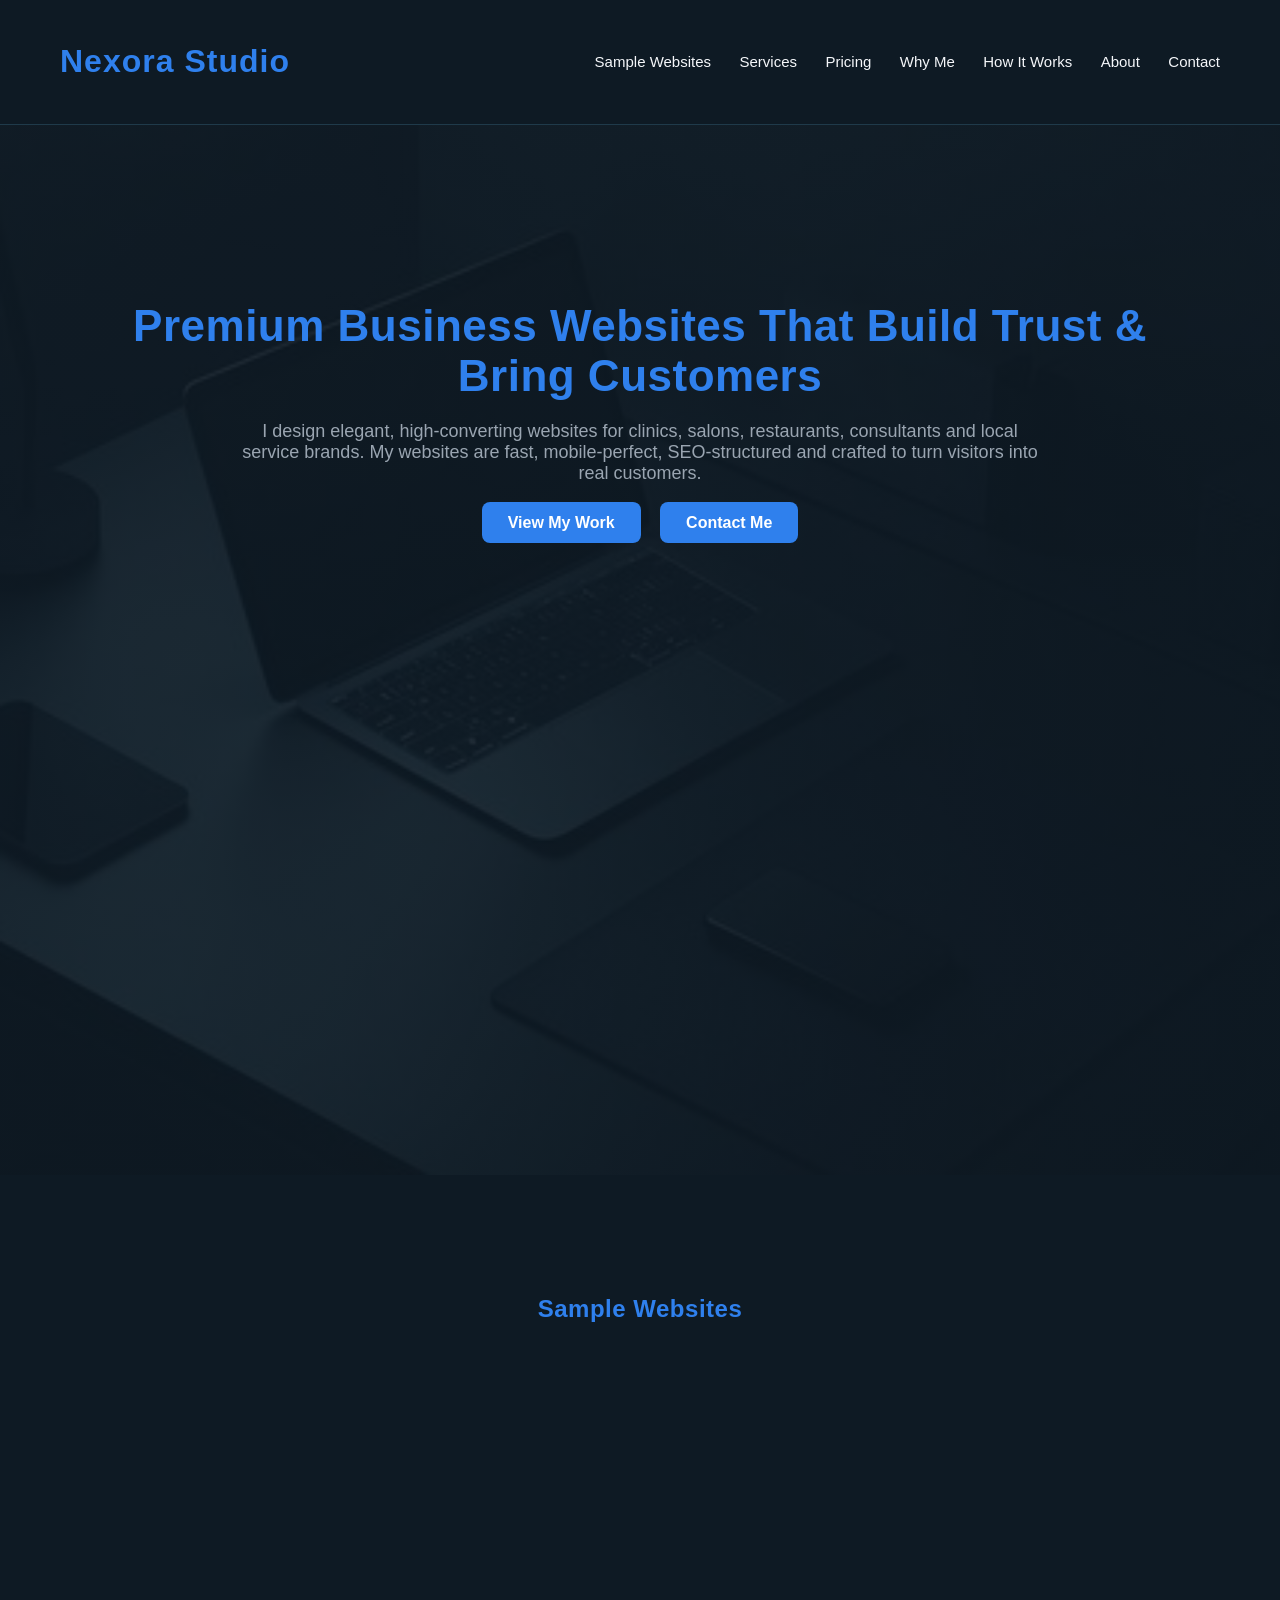
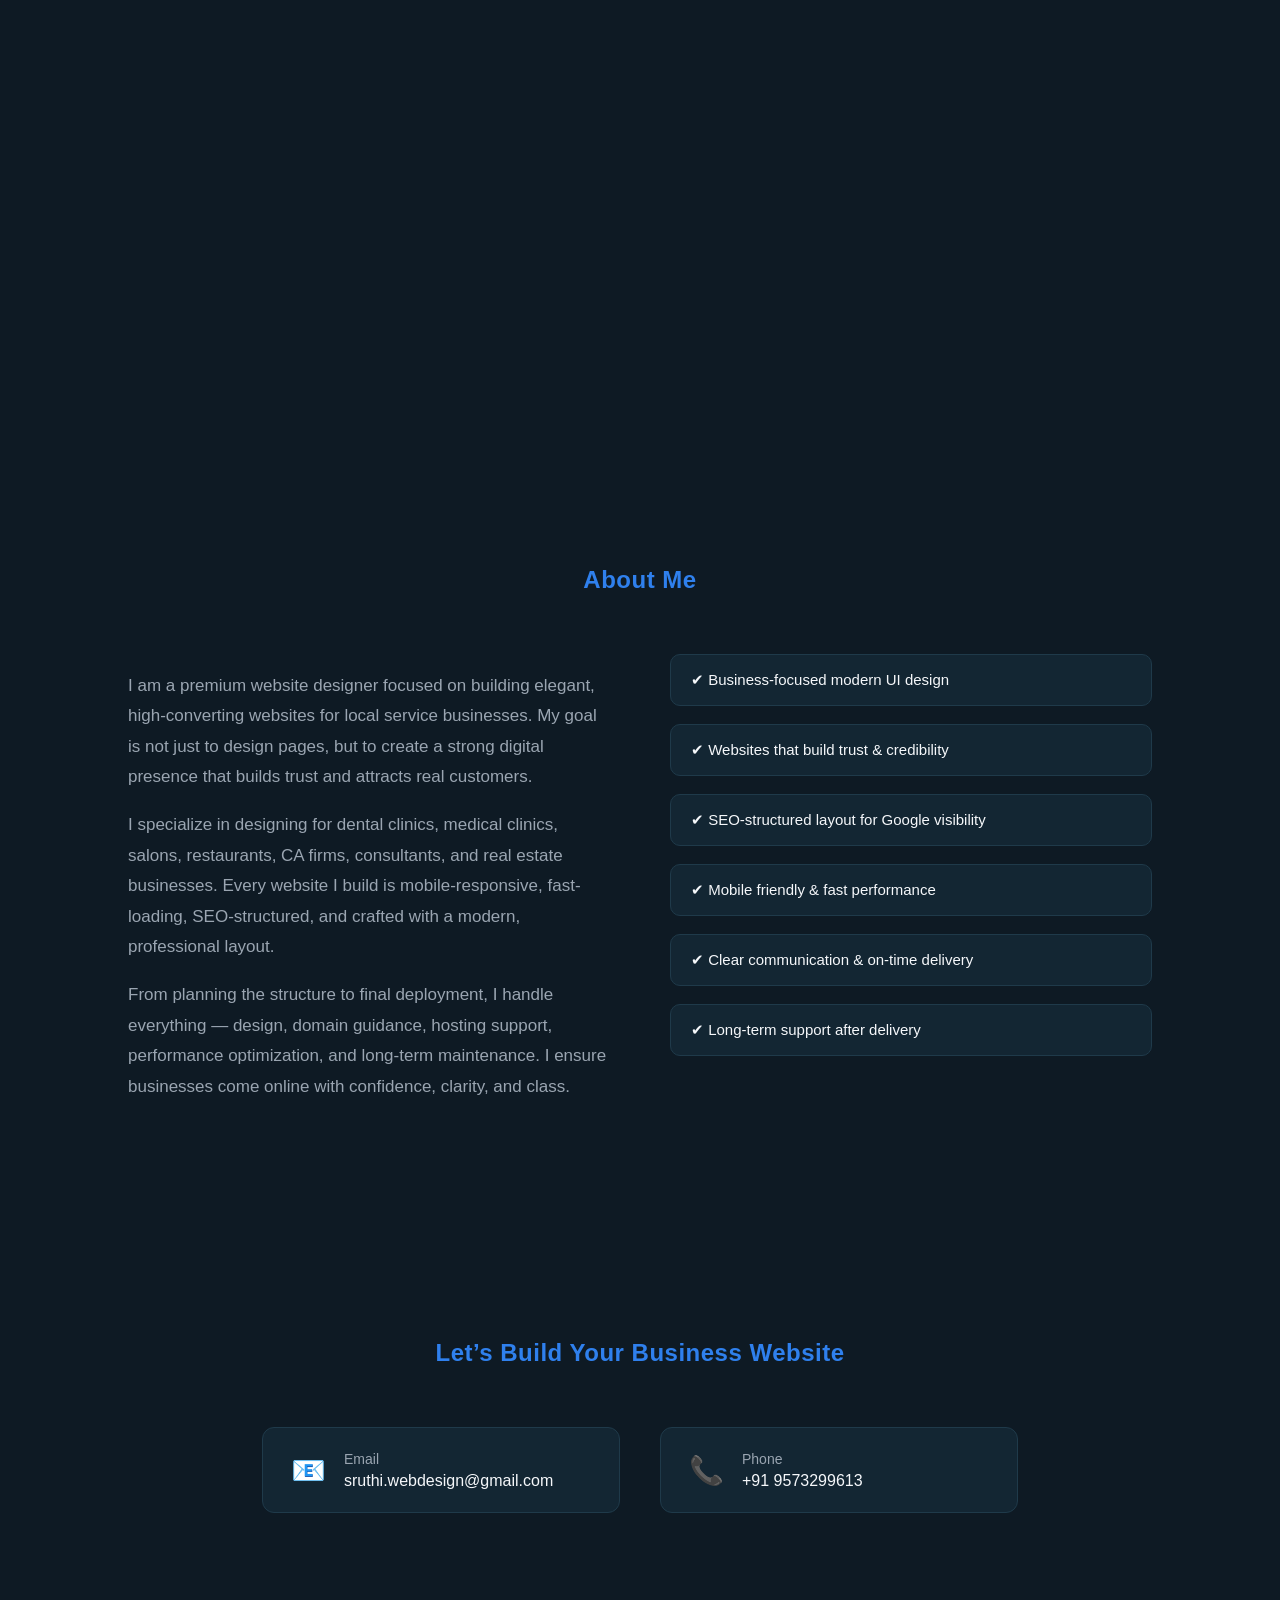
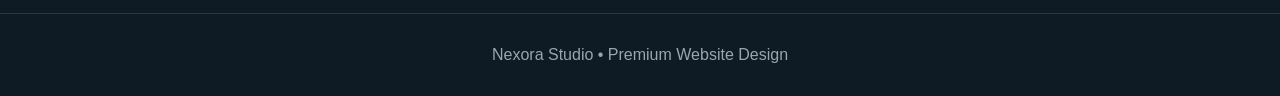
==== index.html @ dfed2ec7 "initial commit" ====
<!DOCTYPE html>
<html lang="en">
<head>
<meta charset="UTF-8">
<title>Nexora Studio | Premium Website Design</title>
<link rel="stylesheet" href="style.css">
<link href="https://unpkg.com/aos@2.3.1/dist/aos.css" rel="stylesheet">
</head>
<body>

<header>
  <h1>Nexora Studio</h1>
  <nav>
    <a href="#work">Sample Websites</a>
    <a href="#services">Services</a>
    <a href="#pricing">Pricing</a>
    <a href="#why">Why Me</a>
    <a href="#process">How It Works</a>
    <a href="#about">About</a>
    <a href="#contact">Contact</a>
  </nav>
</header>

<!-- HERO -->
<section class="hero">
  <div class="hero-content" data-aos="fade-up">
    <h2>Premium Business Websites That Build Trust & Bring Customers</h2>
    <p>
      I design elegant, high-converting websites for clinics, salons, restaurants,
      consultants and local service brands. My websites are fast, mobile-perfect,
      SEO-structured and crafted to turn visitors into real customers.
    </p>
    <div style="margin-top:30px;">
      <a href="#portfolio" class="btn">View My Work</a>
      <a href="#contact" class="btn" style="margin-left:15px;">Contact Me</a>
    </div>
  </div>
</section>

<!-- PORTFOLIO -->
<section id="work">
<h2>Sample Websites</h2>
<div class="portfolio">

  <div class="p-card" data-aos="zoom-in"><img src="dental.jpg"><span>Dental Clinic</span></div>
  <div class="p-card" data-aos="zoom-in"><img src="salon.jpg"><span>Beauty Salon</span></div>
  <div class="p-card" data-aos="zoom-in"><img src="clinic.jpg"><span>Medical Clinic</span></div>
  <div class="p-card" data-aos="zoom-in"><img src="ca.jpg"><span>CA Firm</span></div>
  <div class="p-card" data-aos="zoom-in"><img src="restaurant.jpg"><span>Restaurant</span></div>
  <div class="p-card" data-aos="zoom-in"><img src="realestate.jpg"><span>Real Estate</span></div>

</div>
</section>

<!-- SERVICES -->
<section id="services" data-aos="fade-right">
  <h2>Services I Offer</h2>
  <div class="cards">
    <div class="card">Premium UI/UX Website Design for Local Businesses</div>
    <div class="card">Mobile Responsive, Fast Loading Structure</div>
    <div class="card">Redesign Old / Outdated Websites</div>
    <div class="card">SEO Structured Layout for Google Visibility</div>
    <div class="card">WhatsApp Chat, Forms, Booking Integrations</div>
    <div class="card">Domain, Hosting & Deployment Guidance</div>
    <div class="card">Long-term Support & Maintenance</div>
    <div class="card">Business-focused Layout that Converts Visitors</div>
  </div>
</section>

<!-- PRICING -->
<section id="packages" data-aos="fade-up">
  <h2>Website Packages</h2>

  <div class="cards">

    <div class="card">
      <h3>Starter Business Website</h3>
      <h4>₹10,000</h4>
      <ul class="pkg-list">
        <li>5 Professional pages (Home, About, Services, Gallery, Contact)</li>
        <li>Modern premium UI design that builds trust</li>
        <li>Fully mobile responsive for all devices</li>
        <li>Fast loading, clean structured layout</li>
        <li>Contact form integration for customer enquiries</li>
        <li>Basic SEO structure for Google visibility</li>
        <li>Professional fonts, colors and section spacing</li>
        <li>WhatsApp contact button</li>
        <li>Domain and hosting guidance</li>
        <li>7 days delivery with revisions</li>
      </ul>
    </div>

    <div class="card">
      <h3>Business Growth Website</h3>
      <h4>₹12,000</h4>
      <ul class="pkg-list">
        <li>8 Premium pages with advanced layout</li>
        <li>Gallery section for showcasing work or services</li>
        <li>WhatsApp chat integration</li>
        <li>SEO structured content for better ranking</li>
        <li>Admin editable content sections</li>
        <li>Attractive service highlight sections</li>
        <li>Strong call-to-action placements</li>
        <li>Professional animations and transitions</li>
        <li>Speed optimized performance</li>
        <li>10 days delivery with revisions</li>
      </ul>
    </div>

    <div class="card">
      <h3>Premium Professional Website</h3>
      <h4>₹15,000</h4>
      <ul class="pkg-list">
        <li>Complete premium multi-section website</li>
        <li>Booking / appointment form integration</li>
        <li>Advanced UI/UX design for high conversion</li>
        <li>Premium layout with modern animations</li>
        <li>SEO ready structure for maximum visibility</li>
        <li>Speed optimization and performance tuning</li>
        <li>Business-focused content structure</li>
        <li>Priority support and maintenance guidance</li>
        <li>Professional branding look and feel</li>
        <li>Best for businesses who want to stand out from competitors</li>
      </ul>
    </div>

  </div>
</section>

<!-- HOW IT WORKS -->
<section id="process" data-aos="fade-up">
  <h2>How It Works</h2>

  <div class="flowchart">

    <div class="flow-step">
      <h3>Understanding Your Business</h3>
      <p>Discussion about services, goals, customers and collecting required content.</p>
    </div>

    <div class="arrow">➜</div>

    <div class="flow-step">
      <h3>Design & Development</h3>
      <p>Creating elegant, mobile-friendly, fast-loading website with modern layout.</p>
    </div>

    <div class="arrow">➜</div>

    <div class="flow-step">
      <h3>Review & Refinement</h3>
      <p>Preview shared, feedback taken, changes applied to finalize the design.</p>
    </div>

    <div class="arrow">➜</div>

    <div class="flow-step">
      <h3>Launch & Support</h3>
      <p>Domain, hosting, deployment and continuous support after launch.</p>
    </div>

  </div>
</section>

<!-- ABOUT -->
<section id="about">
  <h2>About Me</h2>

  <div class="about-container">

    <div class="about-text">
      <p>
        I am a premium website designer focused on building elegant, high-converting
        websites for local service businesses. My goal is not just to design pages,
        but to create a strong digital presence that builds trust and attracts real customers.
      </p>

      <p>
        I specialize in designing for dental clinics, medical clinics, salons, restaurants,
        CA firms, consultants, and real estate businesses. Every website I build is
        mobile-responsive, fast-loading, SEO-structured, and crafted with a modern,
        professional layout.
      </p>

      <p>
        From planning the structure to final deployment, I handle everything — design,
        domain guidance, hosting support, performance optimization, and long-term maintenance.
        I ensure businesses come online with confidence, clarity, and class.
      </p>
    </div>

    <div class="about-points">
      <div class="point">✔ Business-focused modern UI design</div>
      <div class="point">✔ Websites that build trust & credibility</div>
      <div class="point">✔ SEO-structured layout for Google visibility</div>
      <div class="point">✔ Mobile friendly & fast performance</div>
      <div class="point">✔ Clear communication & on-time delivery</div>
      <div class="point">✔ Long-term support after delivery</div>
    </div>

  </div>
</section>

<!-- CONTACT -->
<section id="contact">
  <h2>Let’s Build Your Business Website</h2>

  <div class="contact-container">

    <div class="contact-card">
      <div class="contact-icon">📧</div>
      <div class="contact-info">
        <span>Email</span>
        <p>sruthi.webdesign@gmail.com</p>
      </div>
    </div>

    <div class="contact-card">
      <div class="contact-icon">📞</div>
      <div class="contact-info">
        <span>Phone</span>
        <p>+91 9573299613</p>
      </div>
    </div>

  </div>
</section>

<footer>Nexora Studio • Premium Website Design</footer>

<script src="https://unpkg.com/aos@2.3.1/dist/aos.js"></script>
<script>AOS.init({duration:1000});</script>
</body>
</html>
---- style.css ----
/* ===== GLOBAL ===== */
body{
  margin:0;
  font-family: "Segoe UI", Roboto, Arial, sans-serif;
  background:#0E1A24;              /* Midnight Navy */
  color:#F5F7FA;                   /* Soft White */
}

/* ===== HEADER ===== */
header{
  background:#0E1A24;
  padding:22px 60px;
  display:flex;
  justify-content:space-between;
  align-items:center;
  border-bottom:1px solid #1F3A4A;
}

header h1{
  color:#2F80ED;                   /* Muted Gold */
  letter-spacing:1px;
  font-weight:600;
}

nav a{
  color:#F5F7FA;
  margin-left:24px;
  text-decoration:none;
  font-size:15px;
  transition:0.3s;
}

nav a:hover{
  color:#2F80ED;
}

/* ===== HERO SECTION ===== */
.hero{
  height:90vh;
  background:
  linear-gradient(rgba(14,26,36,0.88),rgba(14,26,36,0.88)),
  url("webbg.jpg") center/cover no-repeat;
  display:flex;
  justify-content:center;
  align-items:flex-start;   /* changed from center */
  text-align:center;
  padding-top:140px;        /* pushes content down slightly from top */
}

.hero h2{
  font-size:44px;
  margin-bottom:20px;
}

.hero p{
  max-width:800px;
  margin:auto;
  font-size:18px;
  color:#9AA5B1;                   /* Secondary text */
}

/* ===== SECTIONS ===== */
section{
  padding:100px 10%;
}

h2{
  text-align:center;
  margin-bottom:60px;
  color:#2F80ED;
  letter-spacing:0.5px;
}

.center-text{
  text-align:center;
  max-width:820px;
  margin:auto;
  font-size:18px;
  color:#9AA5B1;
  line-height:1.8;
}

/* ===== PORTFOLIO ===== */
.portfolio{
  display:grid;
  grid-template-columns:repeat(3, 230px);
  justify-content:center;
  gap:70px 130px;
}

.p-card{
  background:#132633;              /* Surface navy */
  border-radius:14px;
  overflow:hidden;
  text-align:center;
  transition:0.4s;
  border:1px solid #1F3A4A;
}

.p-card img{
  width:100%;
  height:155px;
  object-fit:cover;
}

.p-card span{
  display:block;
  padding:14px;
  font-size:15px;
}

.p-card:hover{
  transform:translateY(-10px) scale(1.06);
  border-color:#2F80ED;
}

/* ===== CARDS (Services, Packages, Contact) ===== */
.cards{
  display:flex;
  gap:32px;
  justify-content:center;
  flex-wrap:wrap;
}

.card{
  background:#132633;
  padding:28px;
  border-radius:14px;
  width:270px;
  text-align:center;
  border:1px solid #1F3A4A;
  transition:0.35s;
  color:#F5F7FA;
}

.card:hover{
  border-color:#2F80ED;
  transform:translateY(-8px);
}

/* ===== STEPS / HOW IT WORKS ===== */
.steps{
  display:flex;
  justify-content:space-around;
  text-align:center;
  color:#9AA5B1;
  font-size:17px;
  gap:30px;
}

/* ===== BUTTON STYLE (if used) ===== */
button, .btn{
  background:#2F80ED;
  color:#0E1A24;
  padding:12px 26px;
  border:none;
  border-radius:8px;
  font-weight:600;
  cursor:pointer;
  transition:0.3s;
}

button:hover, .btn:hover{
  opacity:0.85;
}

/* ===== FOOTER ===== */
footer{
  text-align:center;
  padding:32px;
  background:#0E1A24;
  color:#9AA5B1;
  border-top:1px solid #1F3A4A;
}
.btn{
  background:#2F80ED;
  color:white;
  padding:12px 26px;
  border-radius:8px;
  text-decoration:none;
  transition:0.3s;
}

.btn:hover{
  transform:translateY(-3px);
  opacity:0.9;
}

h2{
  color:#2F80ED;
}
.pkg-list{
  text-align:left;
  margin-top:10px;
  padding-left:18px;
  line-height:1.8;
  color:#B0BEC5;   /* secondary text */
}

.pkg-list li{
  margin-bottom:6px;
}
/* ===== How It Works ===== */
#process{
  background:#132633;
  border-top:1px solid #1F3A4A;
  border-bottom:1px solid #1F3A4A;
}

.process-wrap{
  max-width:1100px;
  margin:0 auto;
  display:grid;
  grid-template-columns:repeat(auto-fit, minmax(240px,1fr));
  gap:30px;
}

.process-card{
  background:#0E1A24;
  padding:25px;
  border-radius:12px;
  border:1px solid #1F3A4A;
  transition:0.4s ease;
}

.process-card:hover{
  transform:translateY(-8px);
}

.process-card h3{
  margin-bottom:15px;
}

.process-card ul{
  padding-left:18px;
  color:#9AA5B1;
  line-height:1.8;
}
/* ===== Flowchart How It Works ===== */

.flowchart{
  display:flex;
  align-items:center;
  justify-content:center;
  gap:20px;
  flex-wrap:wrap;
  margin-top:40px;
}

.flow-step{
  background:#0E1A24;
  border:1px solid #1F3A4A;
  padding:22px;
  width:230px;
  border-radius:12px;
  text-align:center;
  transition:0.4s ease;
}

.flow-step:hover{
  transform:translateY(-8px);
}

.flow-step p{
  color:#9AA5B1;
  font-size:14px;
  margin-top:10px;
}

.arrow{
  font-size:28px;
  color:#9AA5B1;   /* slate grey */
}
/* About Section */
.about-container{
  display:flex;
  gap:60px;
  align-items:flex-start;
  flex-wrap:wrap;
}

.about-text{
  flex:1;
  min-width:280px;
  color:#9AA5B1;
  line-height:1.8;
  font-size:17px;
}

.about-points{
  flex:1;
  min-width:280px;
  display:flex;
  flex-direction:column;
  gap:18px;
}

.point{
  background:#132633;
  padding:16px 20px;
  border-radius:10px;
  border:1px solid #1F3A4A;
  font-size:15px;
  color:#F5F7FA;
  transition:0.3s;
}

.point:hover{
  transform:translateY(-6px);
  border-color:#9AA5B1;
}
/* Contact Section */
.contact-container{
  display:flex;
  justify-content:center;
  gap:40px;
  flex-wrap:wrap;
  margin-top:40px;
}

.contact-card{
  display:flex;
  align-items:center;
  gap:18px;
  background:#132633;
  padding:22px 28px;
  border-radius:12px;
  border:1px solid #1F3A4A;
  min-width:300px;
  transition:0.3s;
}

.contact-card:hover{
  transform:translateY(-6px);
  border-color:#9AA5B1;
}

.contact-icon{
  font-size:28px;
}

.contact-info span{
  color:#9AA5B1;
  font-size:14px;
}

.contact-info p{
  margin:4px 0 0;
  color:#F5F7FA;
  font-size:16px;
}
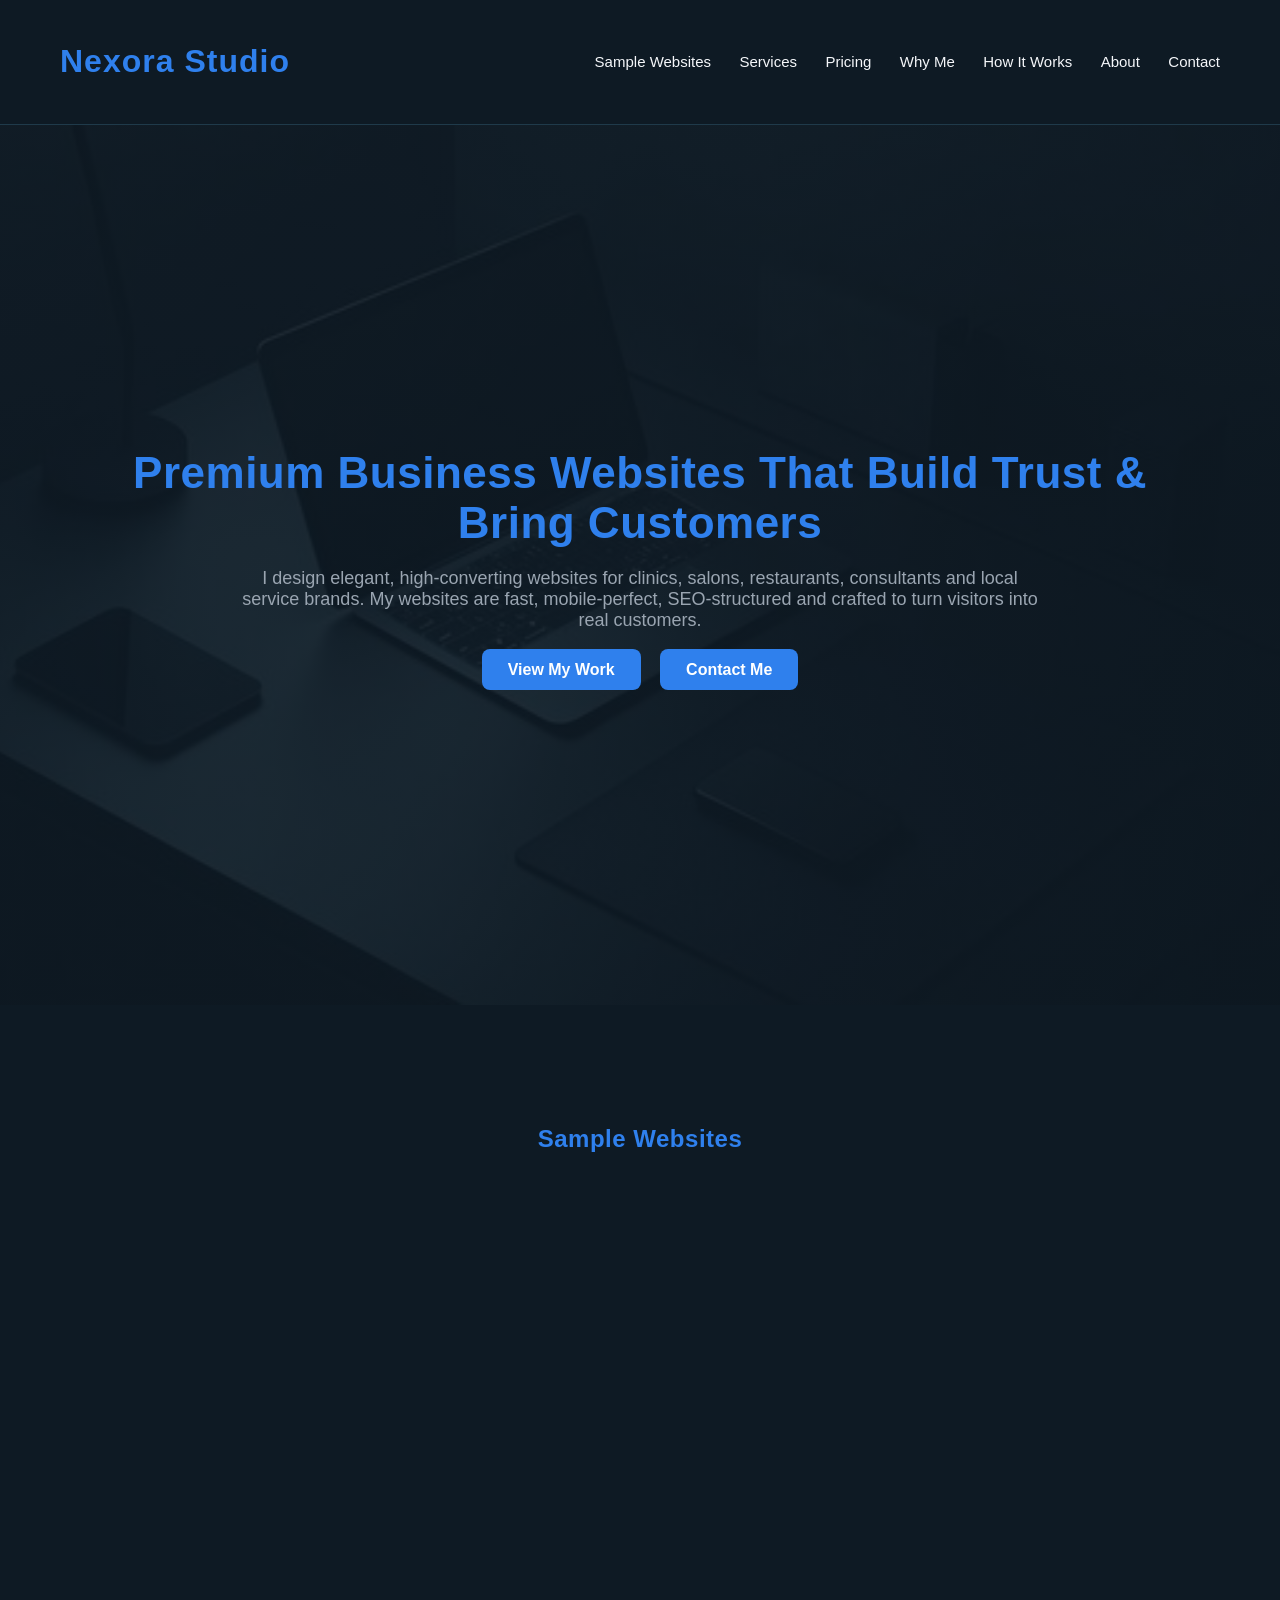
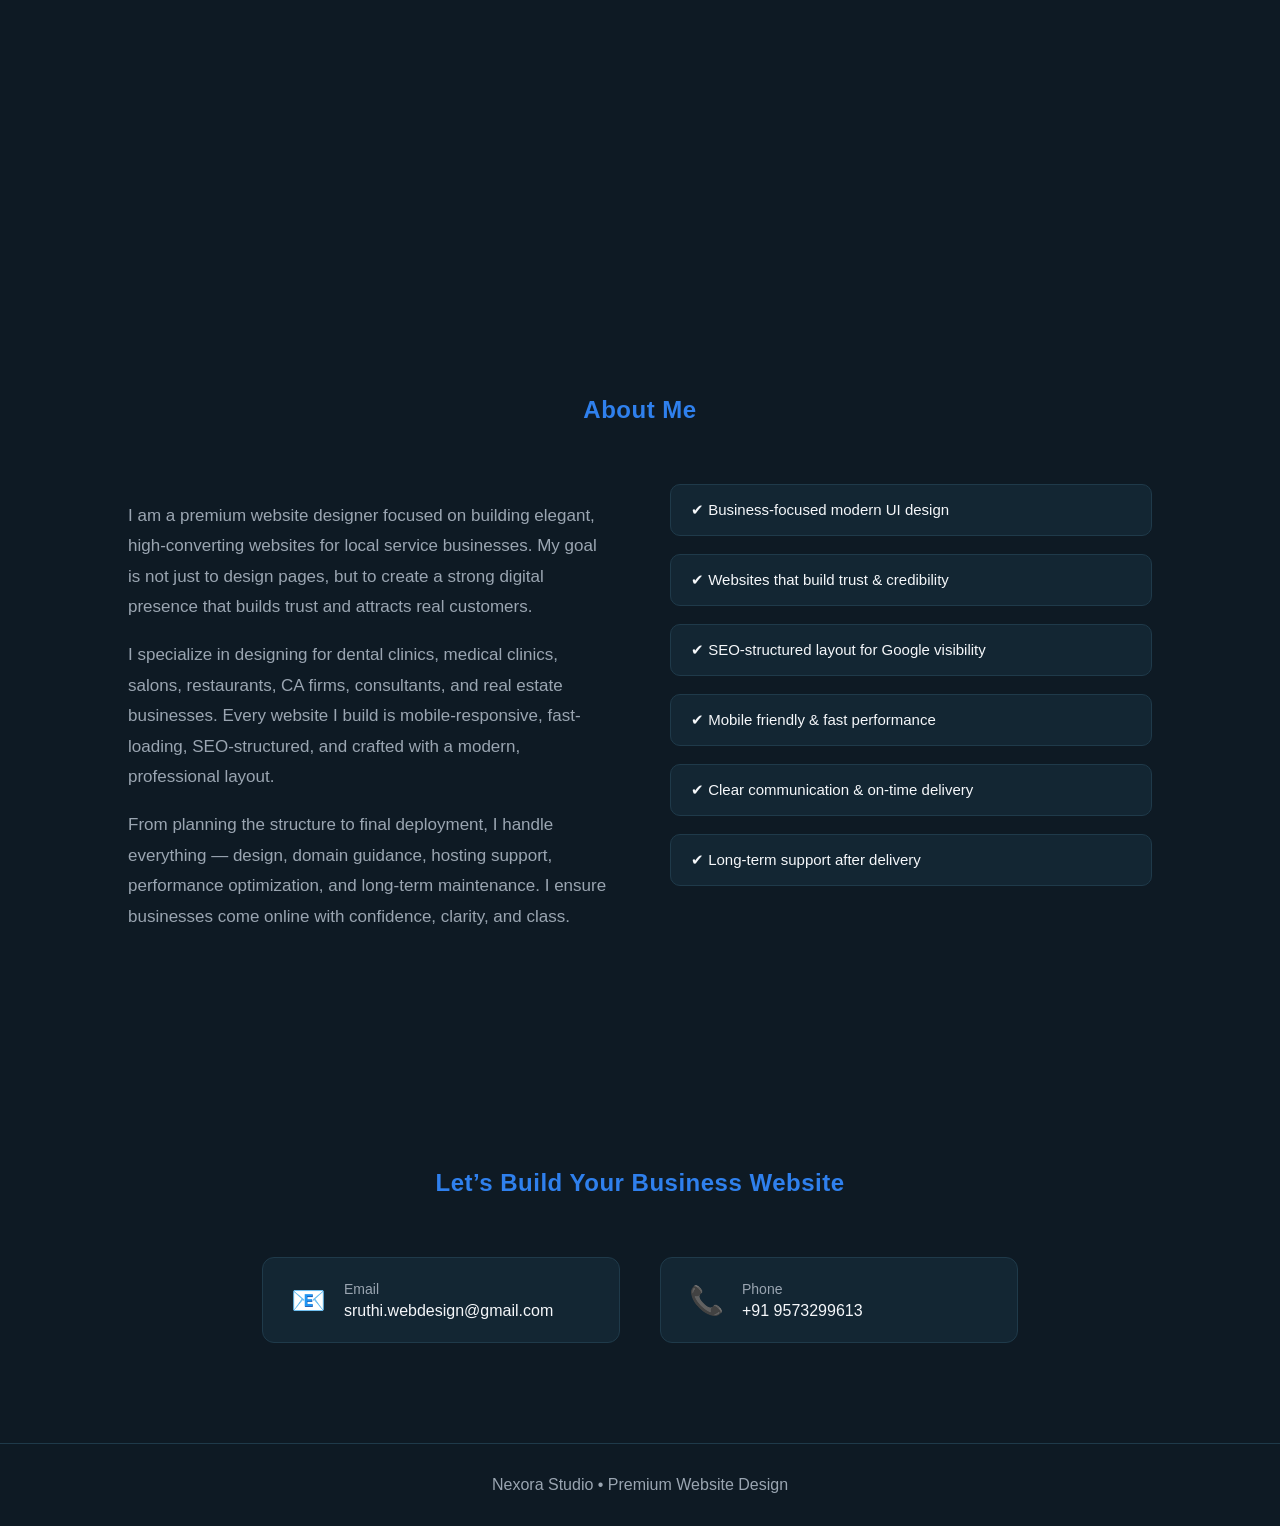
==== commit 6d68ea89: "updated spacing and mobile fix" ====
--- a/index.html
+++ b/index.html
@@ -10,7 +10,11 @@
 
 <header>
   <h1>Nexora Studio</h1>
-  <nav>
+
+  <!-- MENU BUTTON -->
+  <div class="menu-toggle" id="menu-toggle">☰</div>
+
+  <nav id="nav-links">
     <a href="#work">Sample Websites</a>
     <a href="#services">Services</a>
     <a href="#pricing">Pricing</a>
@@ -230,5 +234,13 @@
 
 <script src="https://unpkg.com/aos@2.3.1/dist/aos.js"></script>
 <script>AOS.init({duration:1000});</script>
+<script>
+const toggle = document.getElementById("menu-toggle");
+const nav = document.getElementById("nav-links");
+
+toggle.addEventListener("click", () => {
+  nav.classList.toggle("active");
+});
+</script>
 </body>
 </html>
--- a/style.css
+++ b/style.css
@@ -36,15 +36,15 @@
 
 /* ===== HERO SECTION ===== */
 .hero{
-  height:90vh;
+  height:80vh;
   background:
   linear-gradient(rgba(14,26,36,0.88),rgba(14,26,36,0.88)),
   url("webbg.jpg") center/cover no-repeat;
   display:flex;
   justify-content:center;
-  align-items:flex-start;   /* changed from center */
-  text-align:center;
-  padding-top:140px;        /* pushes content down slightly from top */
+  align-items:center;   /* changed */
+  text-align:center;
+  padding-top:60px;     /* reduced */
 }
 
 .hero h2{
@@ -348,4 +348,82 @@
   margin:4px 0 0;
   color:#F5F7FA;
   font-size:16px;
+}
+/* ===== MOBILE NAVBAR ===== */
+.menu-toggle{
+  display:none;
+  font-size:28px;
+  color:white;
+  cursor:pointer;
+}
+
+/* ===== MOBILE RESPONSIVE ===== */
+@media(max-width:768px){
+
+  header{
+    padding:20px;
+    flex-direction:row;
+  }
+
+  .menu-toggle{
+    display:block;
+  }
+
+  nav{
+    position:absolute;
+    top:70px;
+    left:0;
+    width:100%;
+    background:#0E1A24;
+    display:none;
+    flex-direction:column;
+    text-align:center;
+    padding:20px 0;
+    border-top:1px solid #1F3A4A;
+  }
+
+  nav a{
+    margin:12px 0;
+    display:block;
+    font-size:16px;
+  }
+
+  nav.active{
+    display:flex;
+  }
+
+  /* HERO */
+  .hero{
+    height:auto;
+    padding:120px 20px 60px;
+  }
+
+  .hero h2{
+    font-size:28px;
+  }
+
+  .hero p{
+    font-size:15px;
+  }
+
+  /* PORTFOLIO */
+  .portfolio{
+    grid-template-columns:1fr;
+    gap:20px;
+  }
+
+  /* FLOW */
+  .flowchart{
+    flex-direction:column;
+  }
+
+  .arrow{
+    transform:rotate(90deg);
+  }
+
+  /* ABOUT */
+  .about-container{
+    flex-direction:column;
+  }
+
 }
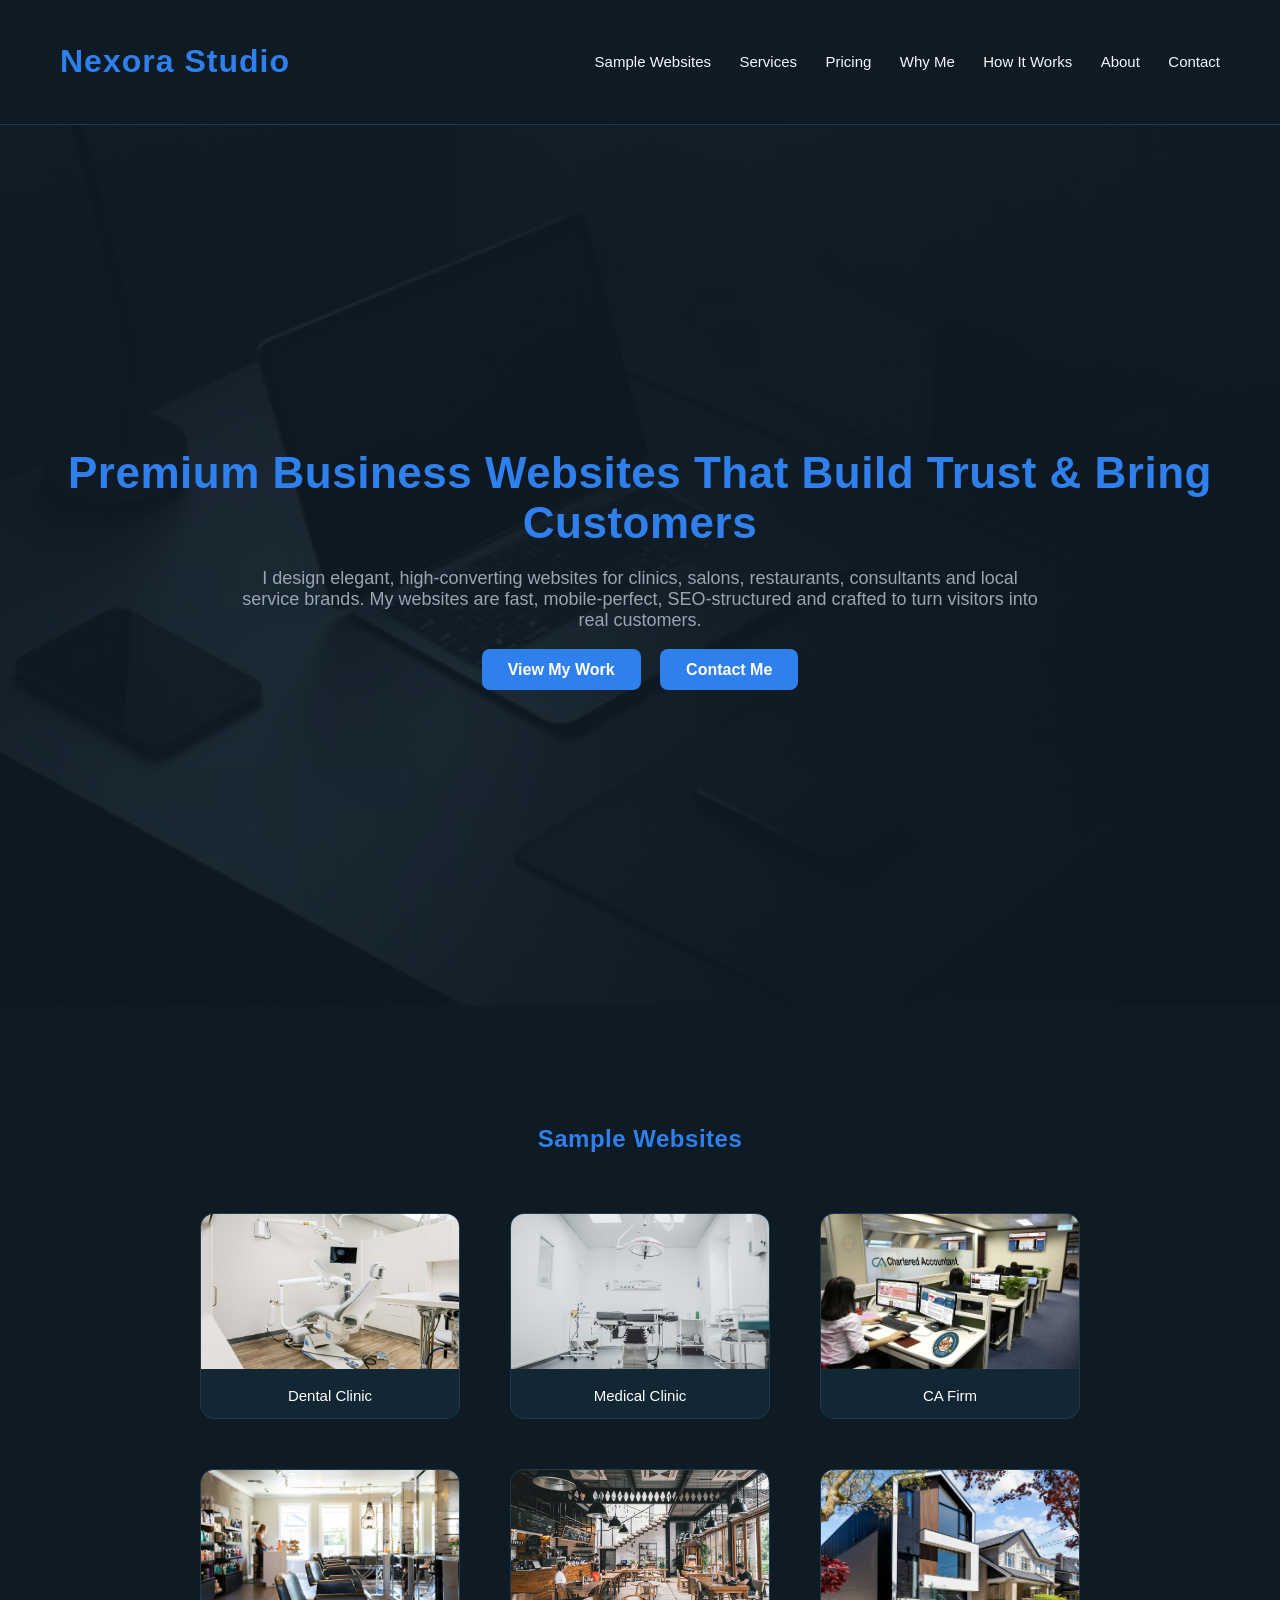
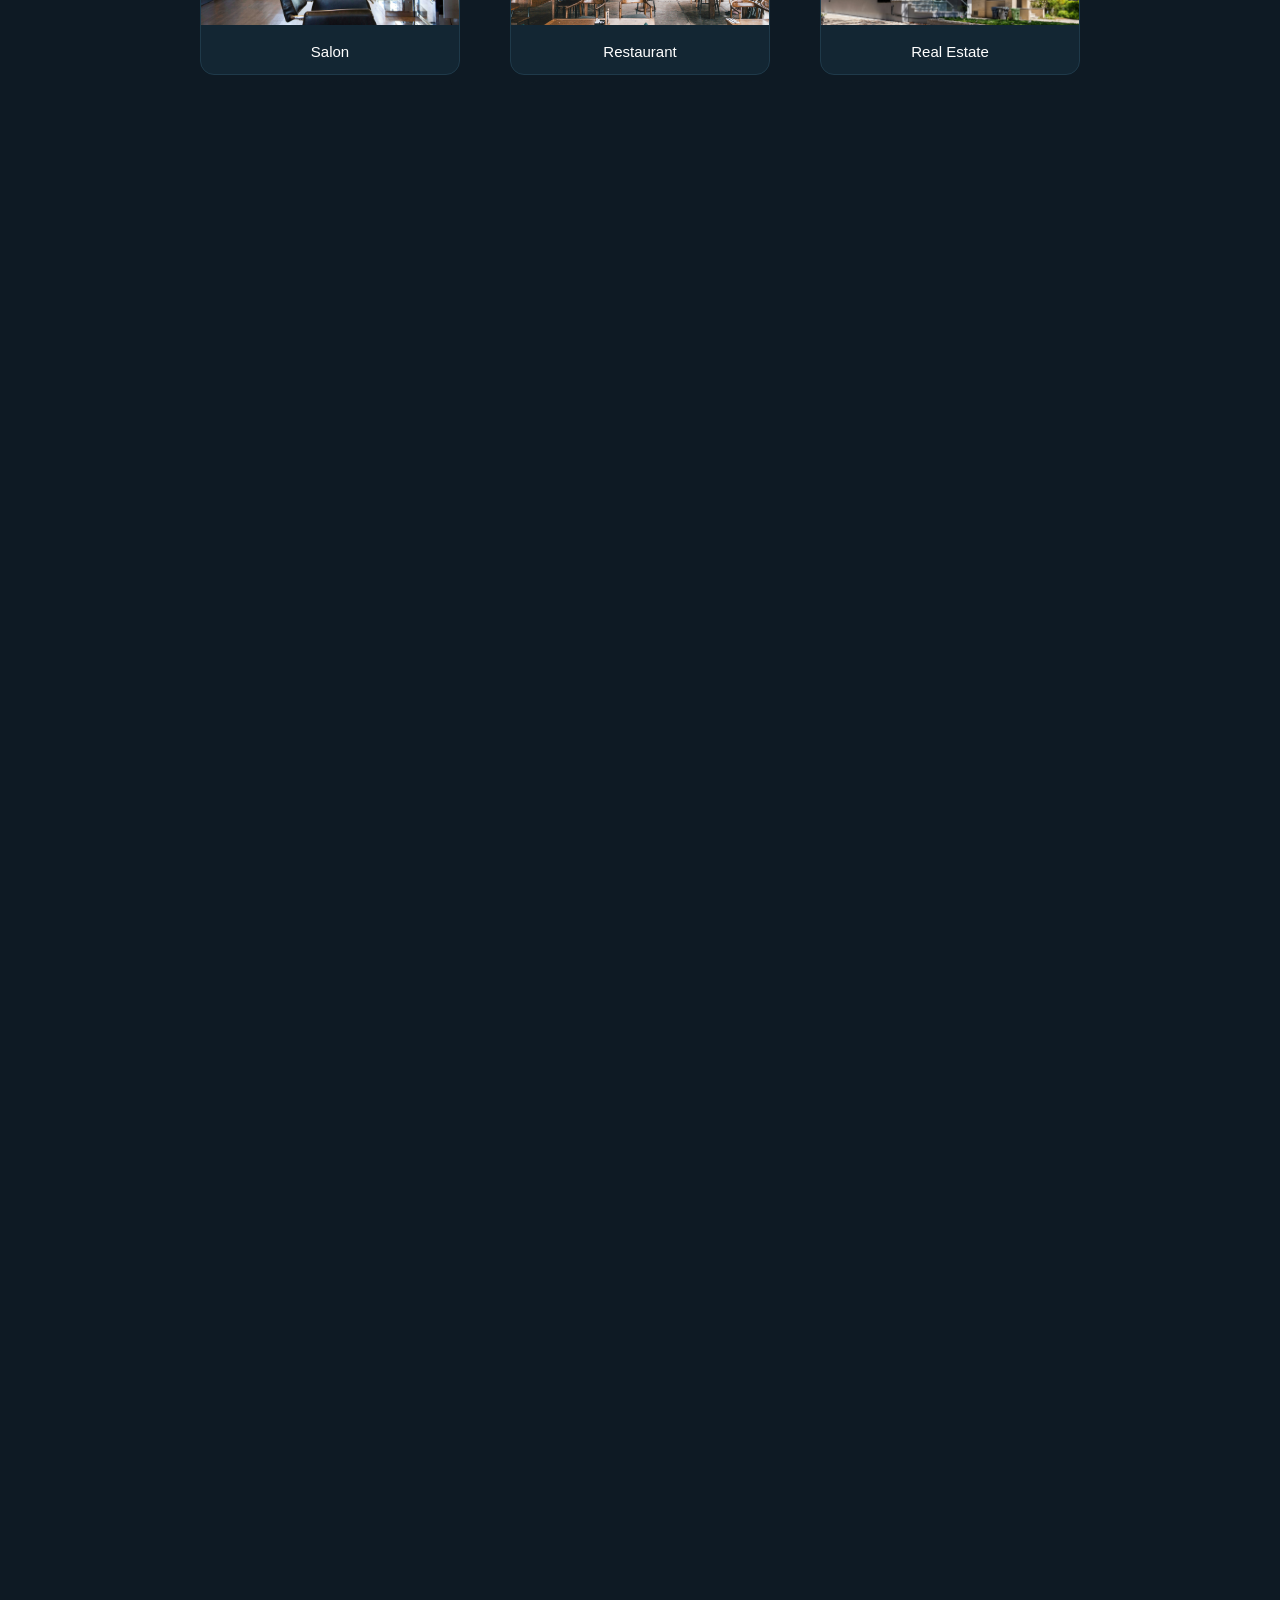
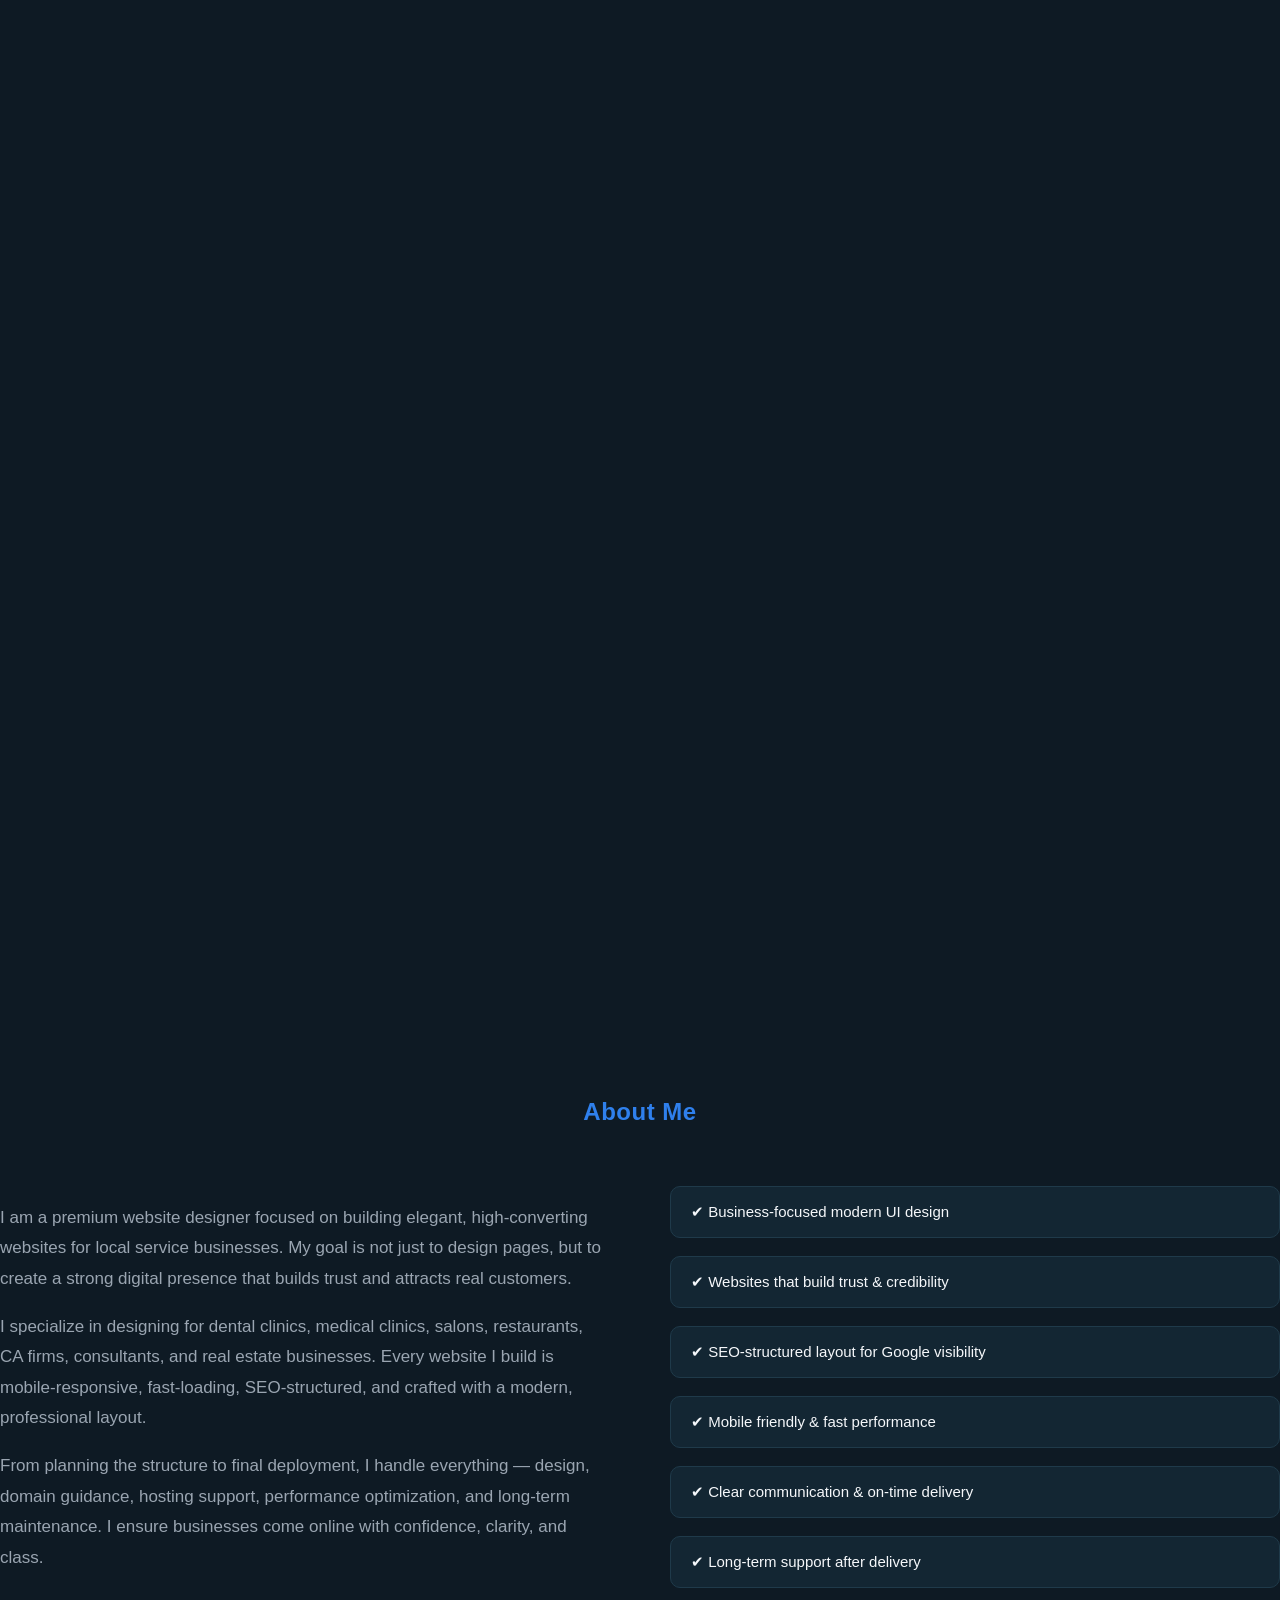
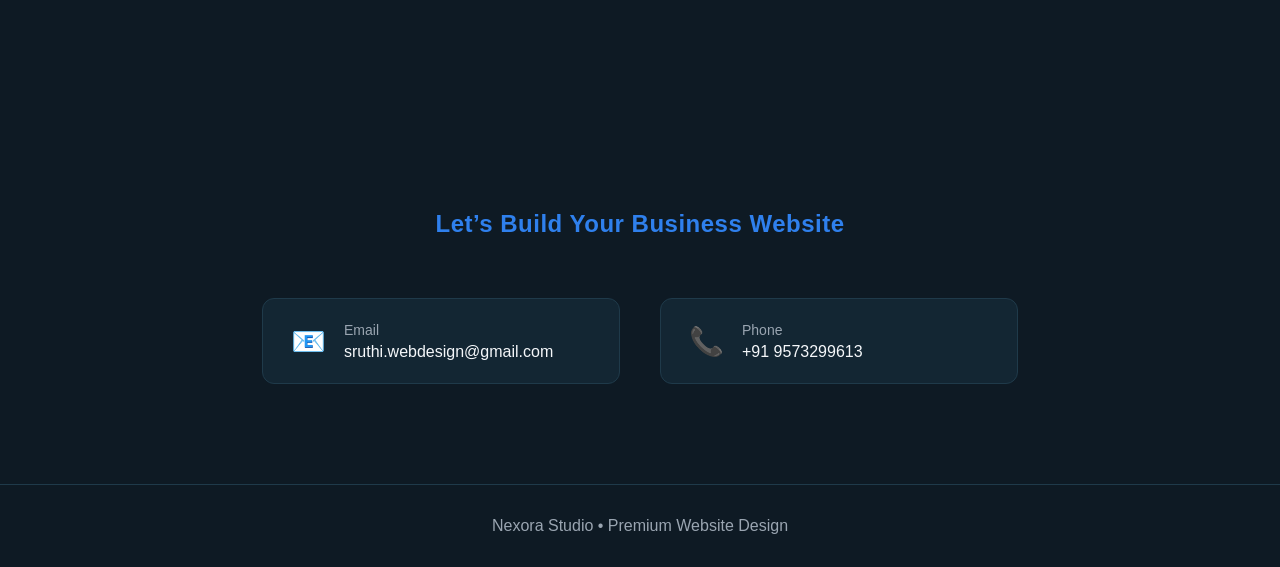
==== commit 85807746: "updated images and fixed portfolio" ====
--- a/index.html
+++ b/index.html
@@ -46,12 +46,49 @@
 <h2>Sample Websites</h2>
 <div class="portfolio">
 
-  <div class="p-card" data-aos="zoom-in"><img src="dental.jpg"><span>Dental Clinic</span></div>
-  <div class="p-card" data-aos="zoom-in"><img src="salon.jpg"><span>Beauty Salon</span></div>
-  <div class="p-card" data-aos="zoom-in"><img src="clinic.jpg"><span>Medical Clinic</span></div>
-  <div class="p-card" data-aos="zoom-in"><img src="ca.jpg"><span>CA Firm</span></div>
-  <div class="p-card" data-aos="zoom-in"><img src="restaurant.jpg"><span>Restaurant</span></div>
-  <div class="p-card" data-aos="zoom-in"><img src="realestate.jpg"><span>Real Estate</span></div>
+<div class="portfolio">
+
+  <div class="p-card">
+    <a href="dental.html">
+      <img src="dental.jpg">
+      <span>Dental Clinic</span>
+    </a>
+  </div>
+
+  <div class="p-card">
+    <a href="clinic.html">
+      <img src="clinic.jpg">
+      <span>Medical Clinic</span>
+    </a>
+  </div>
+
+  <div class="p-card">
+  <a href="ca.html">
+    <img src="ca.jpg">
+    <span>CA Firm</span>
+  </a>
+</div>
+
+  <div class="p-card">
+    <a href="salon.html">
+      <img src="salon.jpg">
+      <span>Salon</span>
+    </a>
+  </div>
+
+  <div class="p-card">
+    <a href="restaurant.html">
+      <img src="restaurant.jpg">
+      <span>Restaurant</span>
+    </a>
+  </div>
+
+  <div class="p-card">
+    <a href="realestate.html">
+      <img src="realestate.jpg">
+      <span>Real Estate</span>
+    </a>
+  </div>
 
 </div>
 </section>
@@ -235,12 +272,37 @@
 <script src="https://unpkg.com/aos@2.3.1/dist/aos.js"></script>
 <script>AOS.init({duration:1000});</script>
 <script>
-const toggle = document.getElementById("menu-toggle");
-const nav = document.getElementById("nav-links");
-
-toggle.addEventListener("click", () => {
-  nav.classList.toggle("active");
-});
+  AOS.init();
+
+  function openDental() {
+    document.getElementById("dentalPopup").style.display = "flex";
+  }
+
+  function closeDental() {
+    document.getElementById("dentalPopup").style.display = "none";
+  }
 </script>
+<div id="dentalPopup" class="popup">
+
+  <div class="popup-content">
+
+    <span class="close" onclick="closeDental()">×</span>
+
+    <h2>Dental Clinic Websites</h2>
+
+    <div class="inner-card">
+      <img src="dental.jpg">
+
+      <h3>Varsid Dental Clinic</h3>
+
+      <p>Premium dental website with modern UI, booking system and trust-focused design.</p>
+
+      <a href="dental.html">
+        View Website →
+      </a>
+    </div>
+
+  </div>
+</div>
 </body>
 </html>
--- a/style.css
+++ b/style.css
@@ -61,7 +61,11 @@
 
 /* ===== SECTIONS ===== */
 section{
-  padding:100px 10%;
+  padding:100px 0;
+}
+
+#work{
+  text-align:center;
 }
 
 h2{
@@ -82,12 +86,14 @@
 
 /* ===== PORTFOLIO ===== */
 .portfolio{
-  display:grid;
-  grid-template-columns:repeat(3, 230px);
-  justify-content:center;
-  gap:70px 130px;
-}
-
+  display: grid;
+  grid-template-columns: repeat(3, 260px);
+  justify-content: center;
+  gap: 50px;
+
+  width: max-content;   /* ⭐ THIS FIXES CENTER */
+  margin: 0 auto;       /* ⭐ PERFECT CENTER */
+}
 .p-card{
   background:#132633;              /* Surface navy */
   border-radius:14px;
@@ -408,10 +414,12 @@
 
   /* PORTFOLIO */
   .portfolio{
-    grid-template-columns:1fr;
-    gap:20px;
-  }
-
+  display:grid;
+  grid-template-columns:repeat(auto-fit, minmax(250px, 1fr));
+  gap:40px;
+  max-width:1000px;
+  margin:0 auto;   /* THIS CENTERS */
+}
   /* FLOW */
   .flowchart{
     flex-direction:column;
@@ -426,4 +434,65 @@
     flex-direction:column;
   }
 
+}
+/* POPUP STYLE */
+.popup {
+  display: none;
+  position: fixed;
+  top: 0;
+  left: 0;
+  width: 100%;
+  height: 100%;
+  background: rgba(0,0,0,0.85);
+  justify-content: center;
+  align-items: center;
+  z-index: 1000;
+}
+
+.popup-content {
+  background: #0f172a;
+  color: white;
+  padding: 30px;
+  border-radius: 15px;
+  width: 400px;
+  text-align: center;
+}
+
+.close {
+  float: right;
+  cursor: pointer;
+  font-size: 24px;
+}
+
+.inner-card img {
+  width: 100%;
+  border-radius: 10px;
+  margin-bottom: 15px;
+}
+
+.inner-card a {
+  display: inline-block;
+  margin-top: 10px;
+  color: #4A90E2;
+  text-decoration: none;
+  font-weight: bold;
+}
+.p-card a {
+  text-decoration: none;
+  color: white;
+}
+
+.p-card a span {
+  color: white;
+}
+@media (max-width: 900px){
+  .portfolio{
+    grid-template-columns: repeat(2, 260px);
+  }
+}
+
+@media (max-width: 600px){
+  .portfolio{
+    grid-template-columns: repeat(1, 260px);
+  }
 }
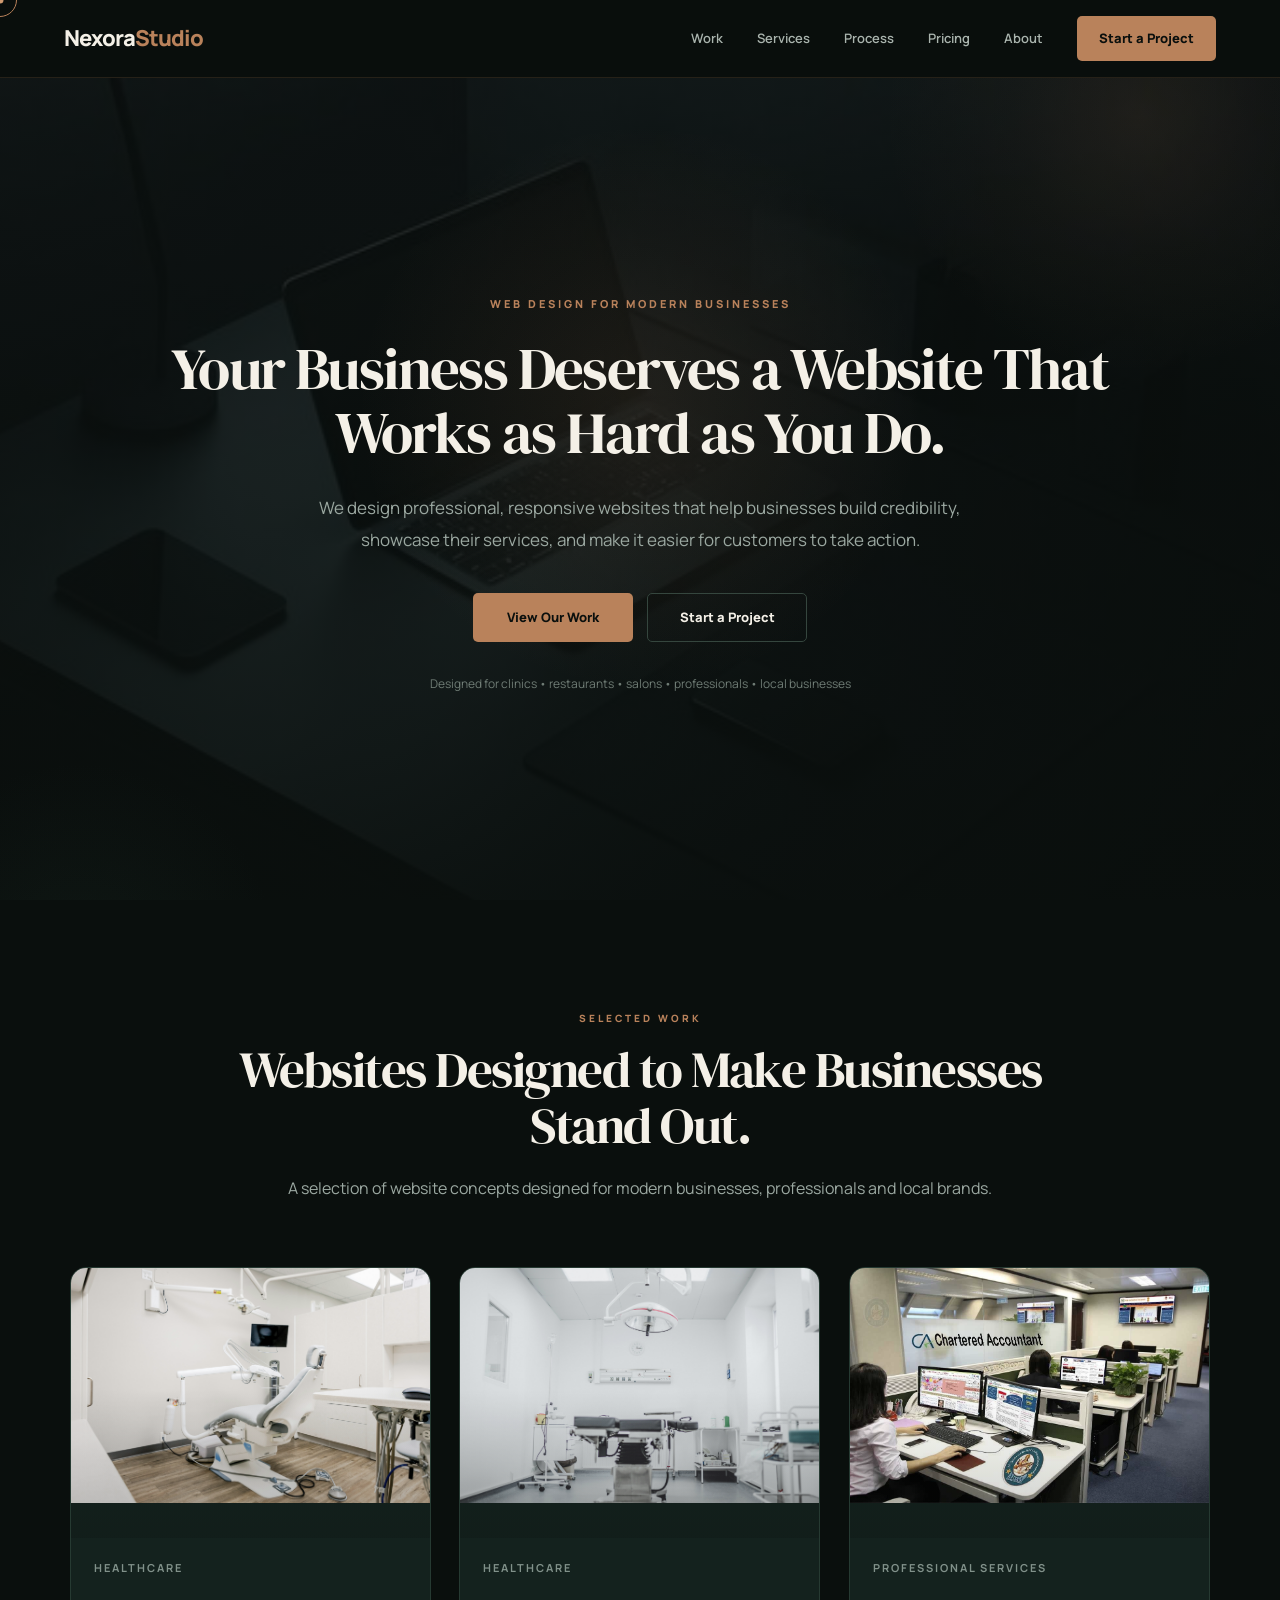
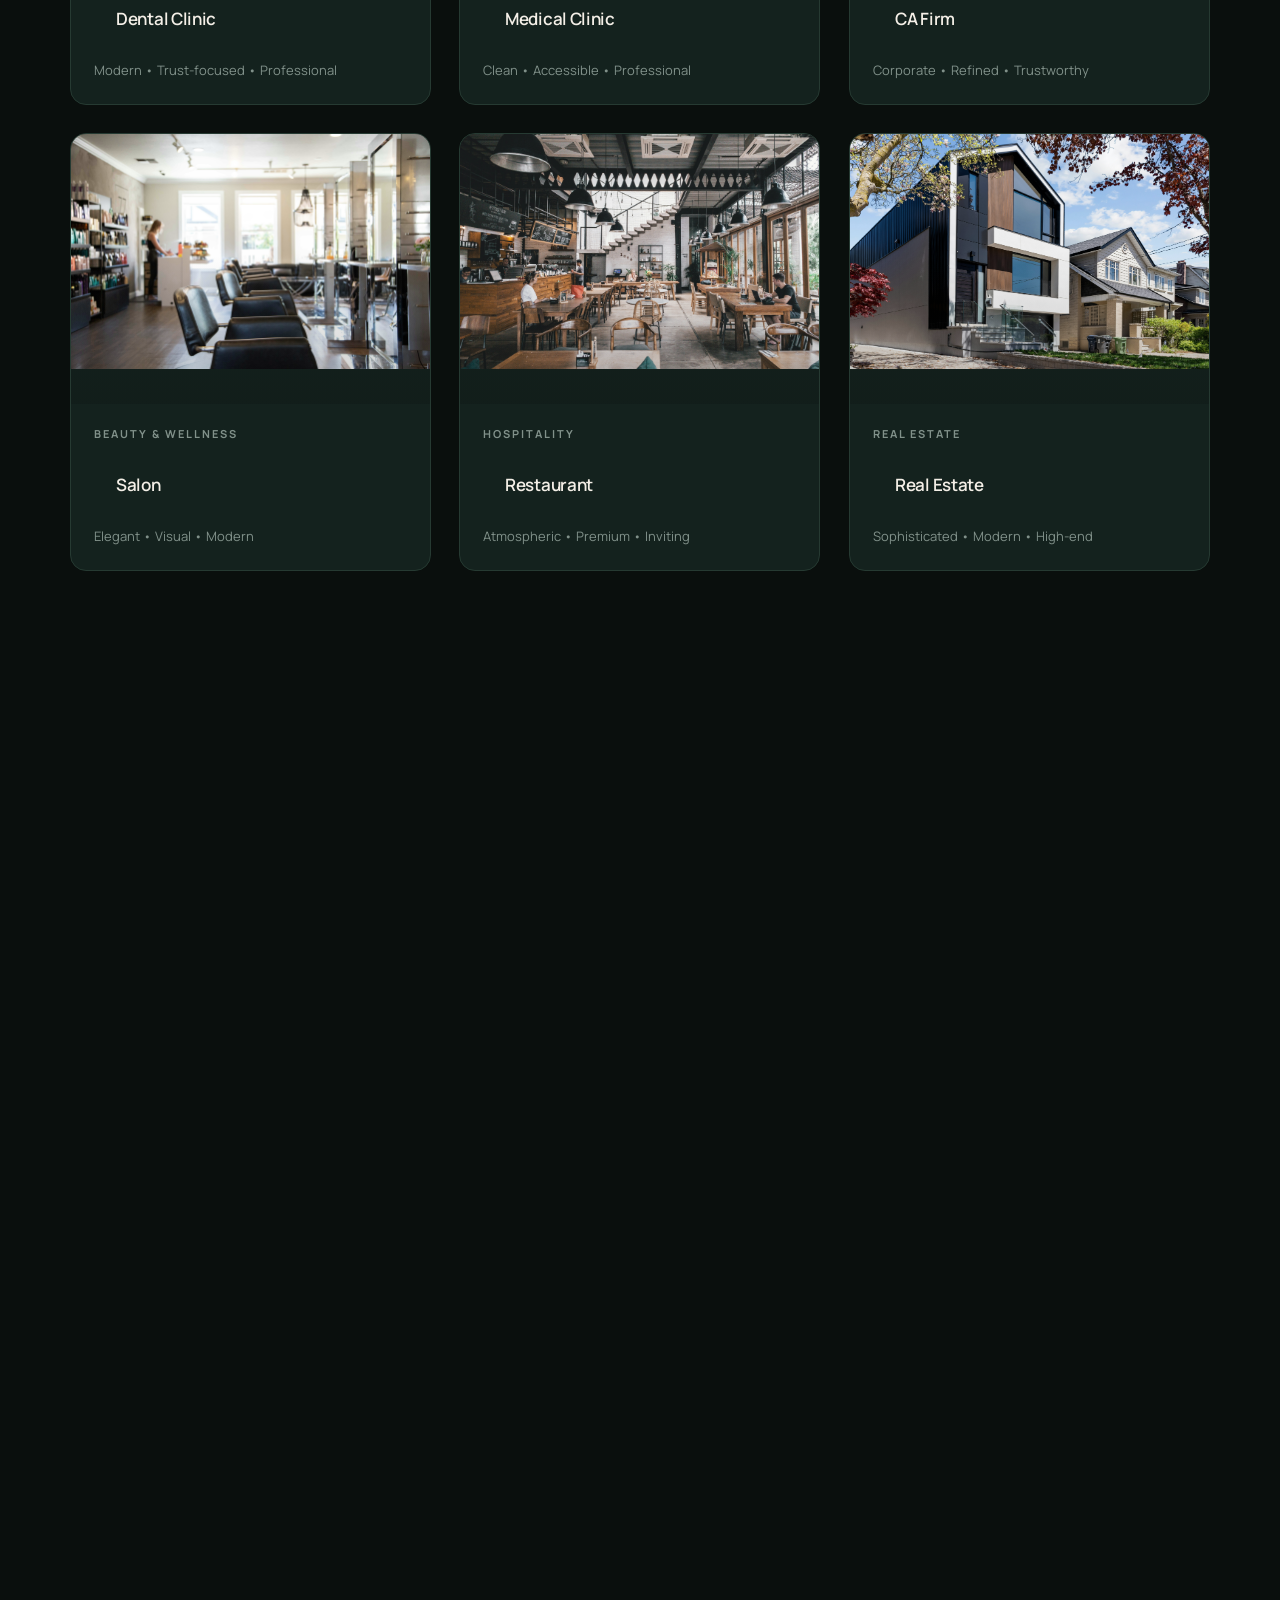
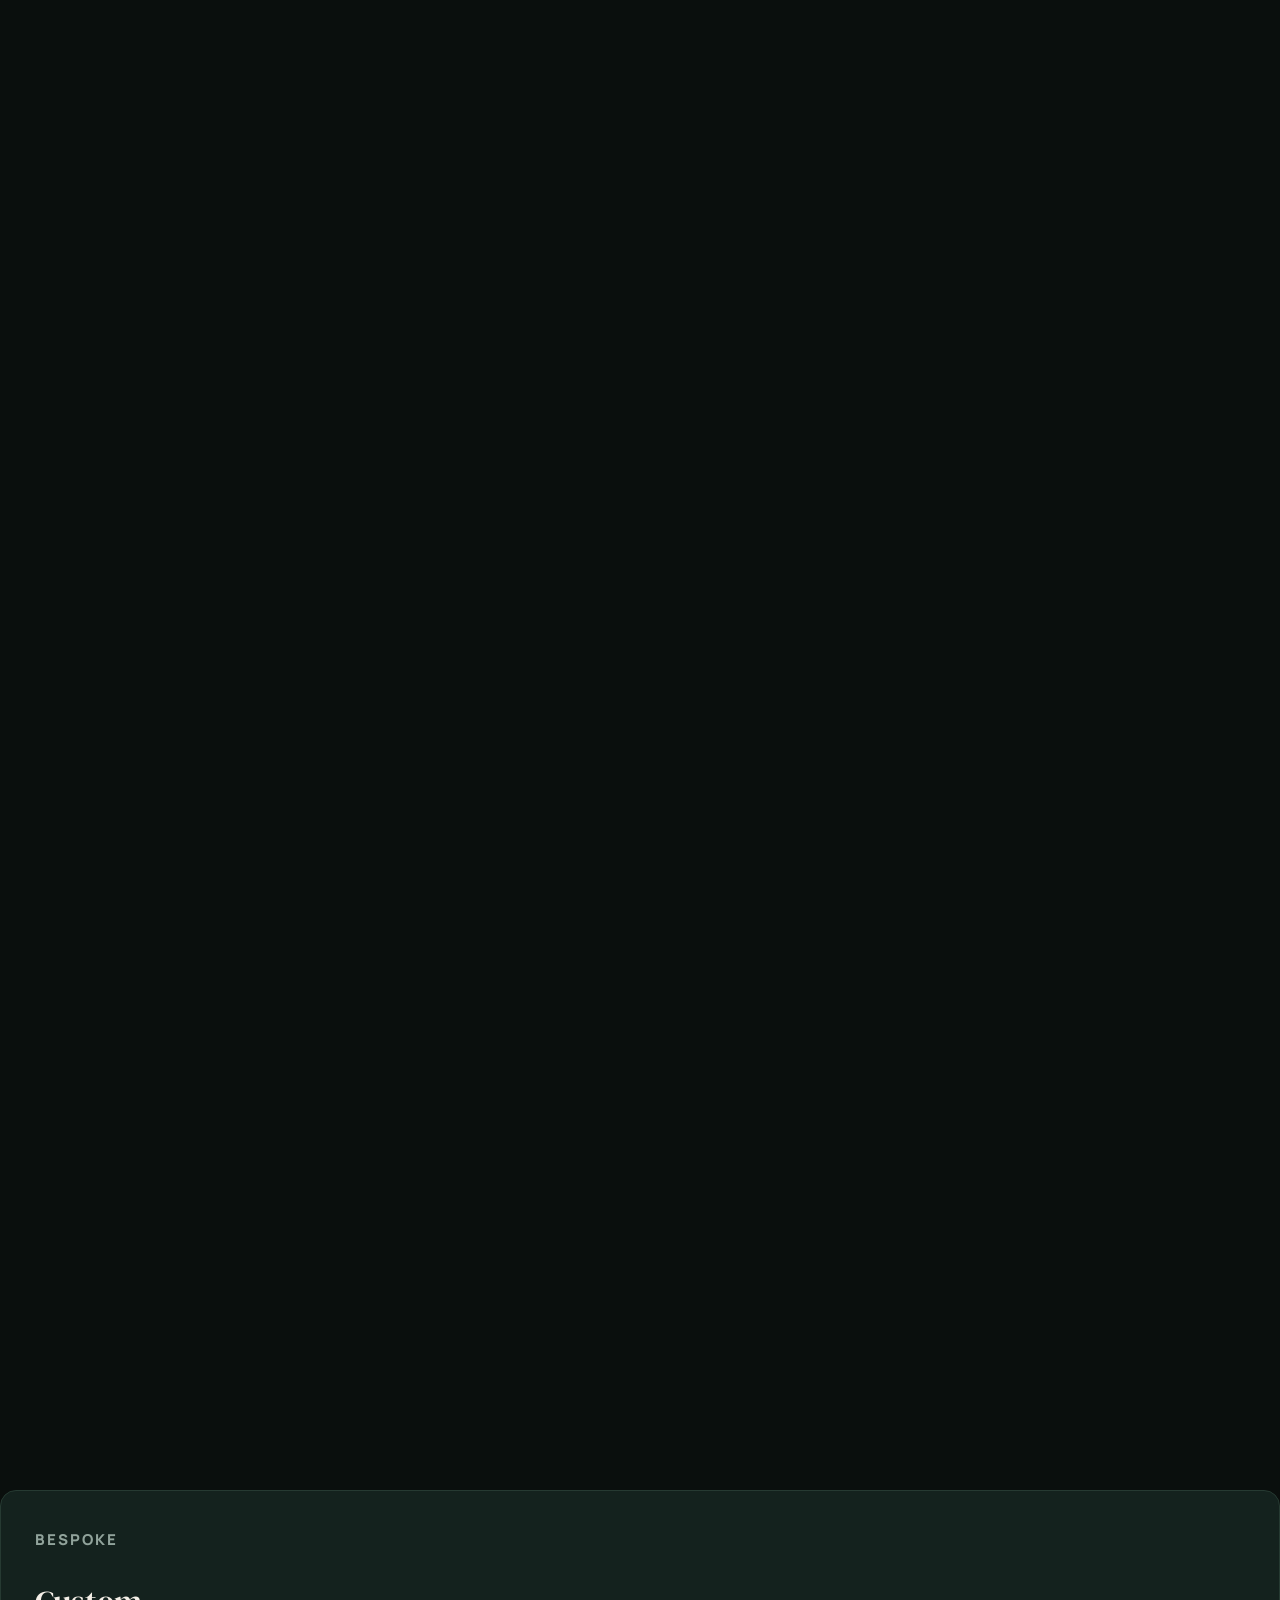
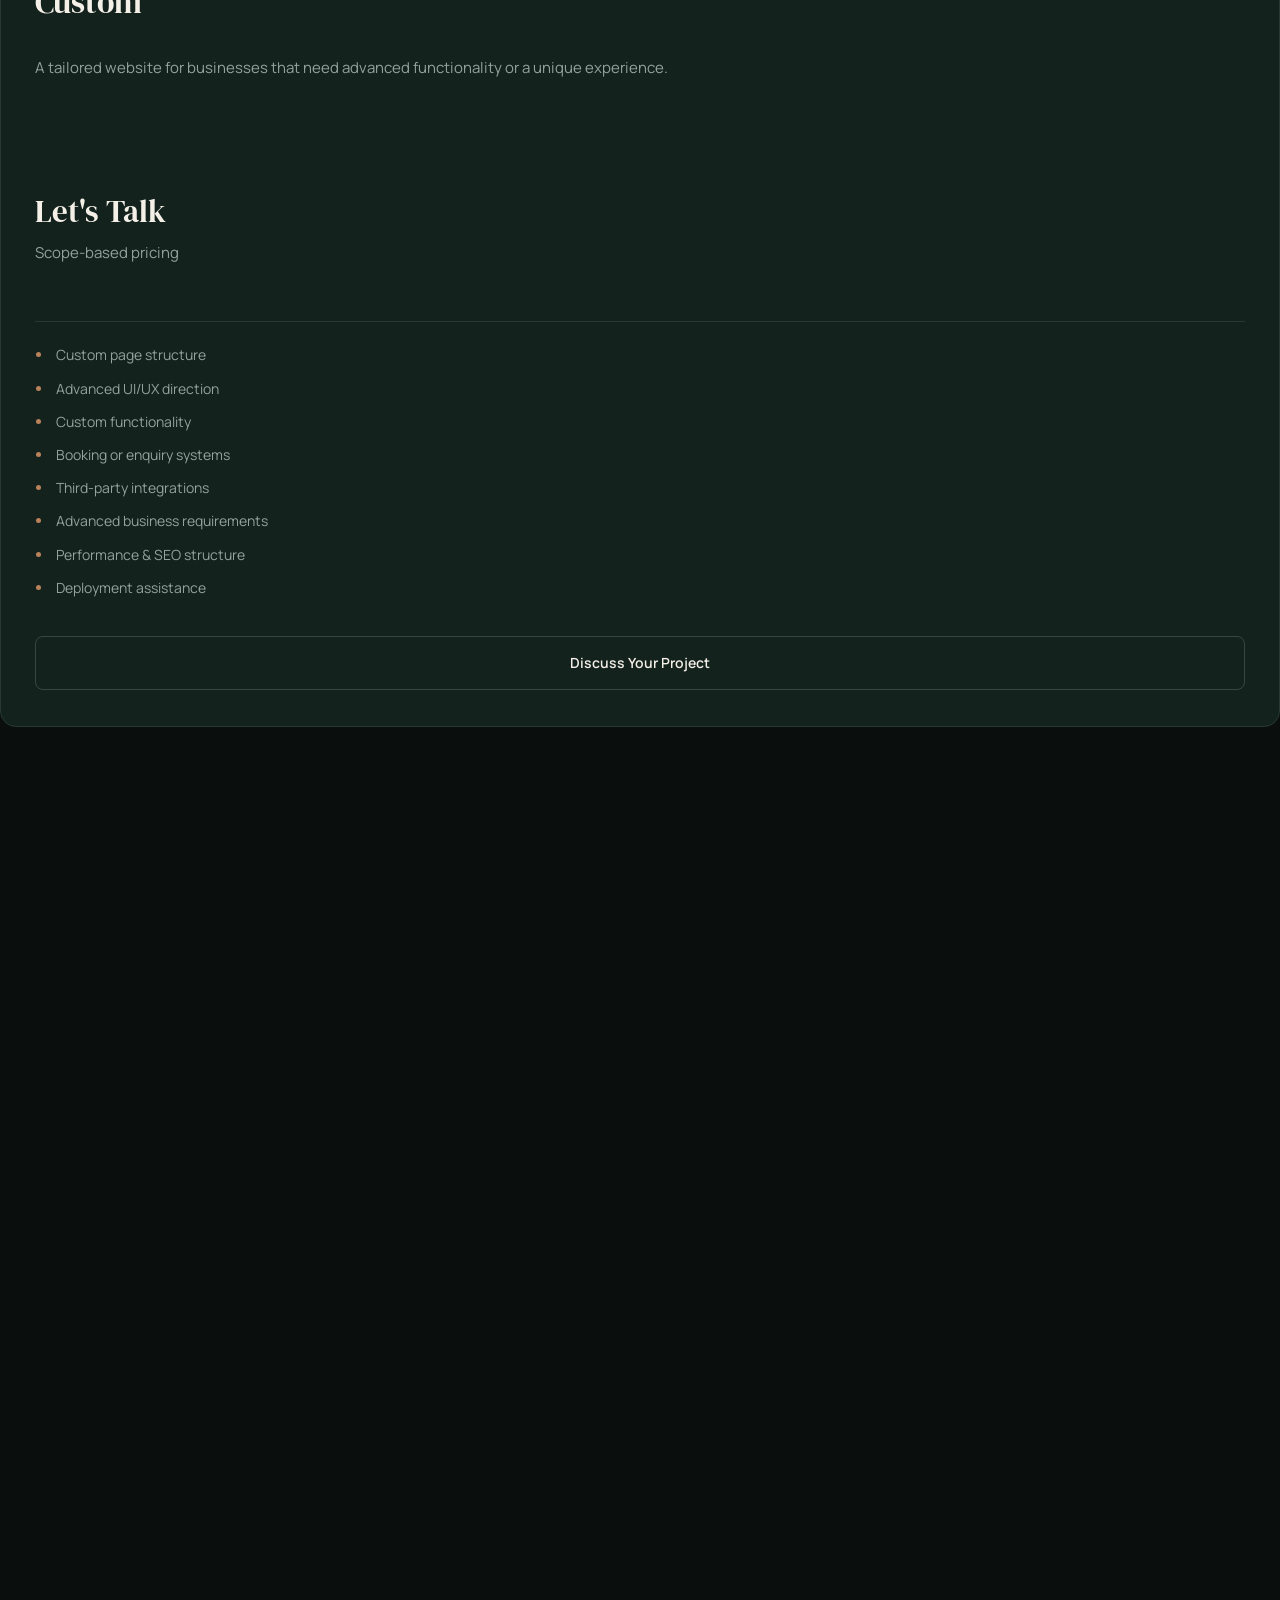
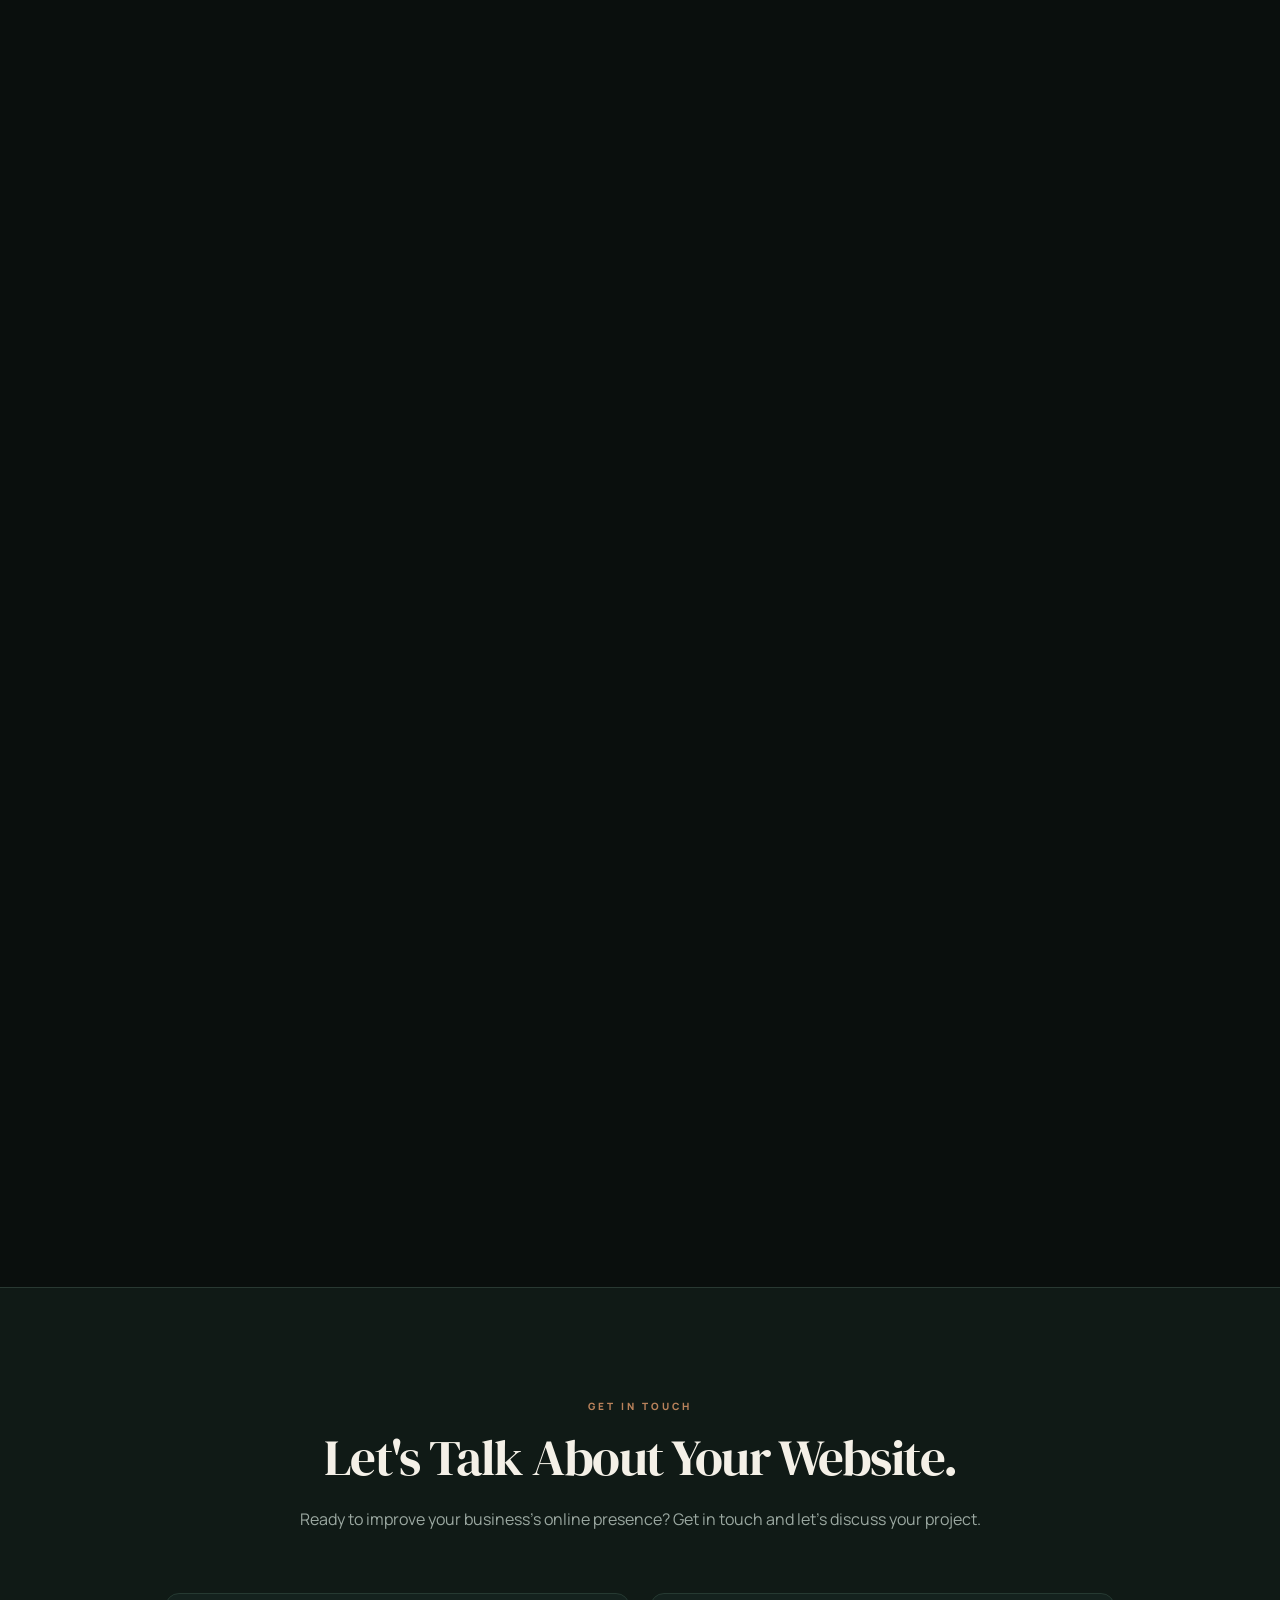
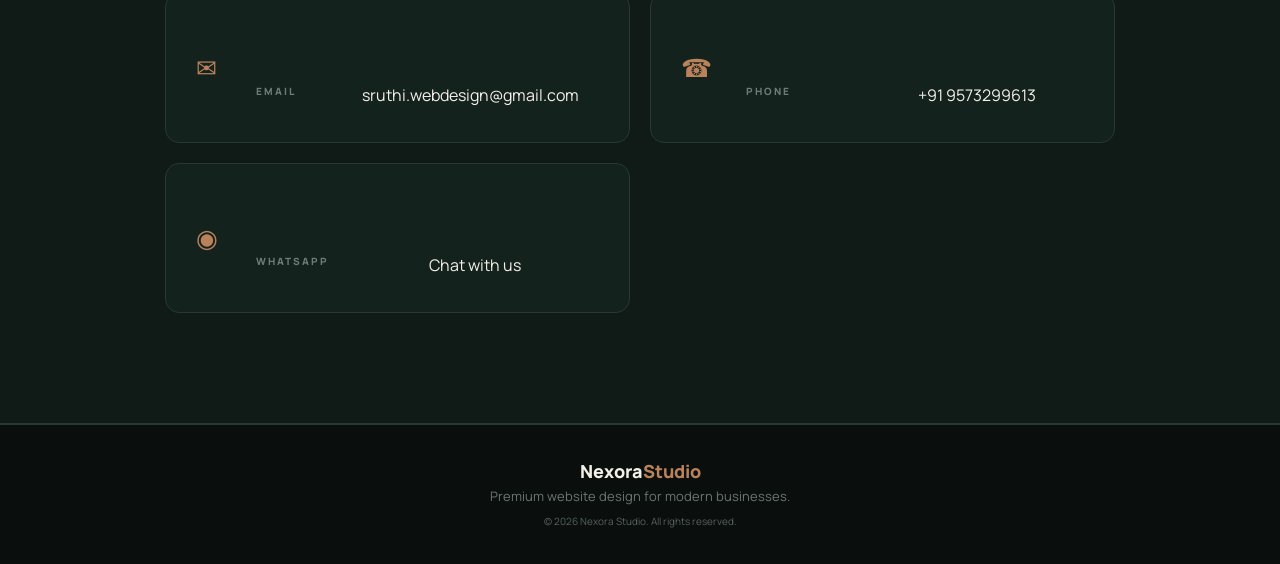
==== commit 8ca8e3a2: "Update website" ====
--- a/index.html
+++ b/index.html
@@ -1,308 +1,1466 @@
 <!DOCTYPE html>
 <html lang="en">
+
 <head>
-<meta charset="UTF-8">
-<title>Nexora Studio | Premium Website Design</title>
-<link rel="stylesheet" href="style.css">
-<link href="https://unpkg.com/aos@2.3.1/dist/aos.css" rel="stylesheet">
+
+    <meta charset="UTF-8">
+
+    <meta name="viewport" content="width=device-width, initial-scale=1.0">
+
+    <meta
+        name="description"
+        content="Nexora Studio creates premium, responsive websites for modern businesses, local brands and service professionals."
+    >
+
+    <meta
+        name="robots"
+        content="index, follow"
+    >
+
+    <title>Nexora Studio | Premium Website Design</title>
+
+    <!-- CSS -->
+    <link rel="stylesheet" href="style.css">
+
+    <!-- Google Fonts -->
+    <link rel="preconnect" href="https://fonts.googleapis.com">
+    <link rel="preconnect" href="https://fonts.gstatic.com" crossorigin>
+
+    <!-- AOS -->
+    <link
+        href="https://unpkg.com/aos@2.3.1/dist/aos.css"
+        rel="stylesheet"
+    >
+
 </head>
+
+
 <body>
 
-<header>
-  <h1>Nexora Studio</h1>
-
-  <!-- MENU BUTTON -->
-  <div class="menu-toggle" id="menu-toggle">☰</div>
-
-  <nav id="nav-links">
-    <a href="#work">Sample Websites</a>
-    <a href="#services">Services</a>
-    <a href="#pricing">Pricing</a>
-    <a href="#why">Why Me</a>
-    <a href="#process">How It Works</a>
-    <a href="#about">About</a>
-    <a href="#contact">Contact</a>
-  </nav>
-</header>
-
-<!-- HERO -->
-<section class="hero">
-  <div class="hero-content" data-aos="fade-up">
-    <h2>Premium Business Websites That Build Trust & Bring Customers</h2>
-    <p>
-      I design elegant, high-converting websites for clinics, salons, restaurants,
-      consultants and local service brands. My websites are fast, mobile-perfect,
-      SEO-structured and crafted to turn visitors into real customers.
-    </p>
-    <div style="margin-top:30px;">
-      <a href="#portfolio" class="btn">View My Work</a>
-      <a href="#contact" class="btn" style="margin-left:15px;">Contact Me</a>
+    <!-- CUSTOM CURSOR -->
+    <div class="cursor-dot"></div>
+    <div class="cursor-ring"></div>
+
+
+    <!-- =====================================================
+         NAVBAR
+    ===================================================== -->
+
+    <header class="site-header">
+
+        <a href="#" class="brand">
+            Nexora<span>Studio</span>
+        </a>
+
+
+        <button
+            class="menu-toggle"
+            id="menu-toggle"
+            aria-label="Open navigation menu"
+        >
+            ☰
+        </button>
+
+
+        <nav
+            class="main-nav"
+            id="nav-links"
+        >
+
+            <a href="#work">
+                Work
+            </a>
+
+            <a href="#services">
+                Services
+            </a>
+
+            <a href="#process">
+                Process
+            </a>
+
+            <a href="#packages">
+                Pricing
+            </a>
+
+            <a href="#about">
+                About
+            </a>
+
+            <a
+                href="#contact"
+                class="nav-cta"
+            >
+                Start a Project
+            </a>
+
+        </nav>
+
+    </header>
+
+
+
+    <!-- =====================================================
+         HERO
+    ===================================================== -->
+
+    <section class="hero">
+
+        <div
+            class="hero-content"
+            data-aos="fade-up"
+        >
+
+            <p class="hero-eyebrow">
+                WEB DESIGN FOR MODERN BUSINESSES
+            </p>
+
+
+            <h1>
+                Your Business Deserves a Website That Works as Hard as You Do.
+            </h1>
+
+
+            <p class="hero-description">
+
+                We design professional, responsive websites that help businesses
+                build credibility, showcase their services, and make it easier
+                for customers to take action.
+
+            </p>
+
+
+            <div class="hero-buttons">
+
+                <a
+                    href="#work"
+                    class="btn btn-primary"
+                >
+                    View Our Work
+                </a>
+
+
+                <a
+                    href="#contact"
+                    class="btn btn-secondary"
+                >
+                    Start a Project
+                </a>
+
+            </div>
+
+
+            <p class="hero-note">
+
+                Designed for clinics • restaurants • salons • professionals • local businesses
+
+            </p>
+
+        </div>
+
+    </section>
+
+
+
+    <!-- =====================================================
+         SELECTED WORK
+    ===================================================== -->
+
+    <section
+        id="work"
+        data-aos="fade-up"
+    >
+
+        <div class="section-heading">
+
+            <p class="section-label">
+                SELECTED WORK
+            </p>
+
+            <h2>
+                Websites Designed to Make Businesses Stand Out.
+            </h2>
+
+            <p class="center-text">
+                A selection of website concepts designed for modern businesses,
+                professionals and local brands.
+            </p>
+
+        </div>
+
+
+        <div class="portfolio">
+
+
+            <!-- DENTAL -->
+
+            <div class="p-card">
+
+                <a href="dental.html">
+
+                    <div class="project-image">
+
+                        <img
+                            src="dental.jpg"
+                            alt="Dental clinic website concept"
+                        >
+
+                        <div class="project-view">
+                            View Project
+                        </div>
+
+                    </div>
+
+                    <div class="project-info">
+
+                        <p class="project-category">
+                            HEALTHCARE
+                        </p>
+
+                        <span>
+                            Dental Clinic
+                        </span>
+
+                        <small>
+                            Modern • Trust-focused • Professional
+                        </small>
+
+                    </div>
+
+                </a>
+
+            </div>
+
+
+
+            <!-- MEDICAL -->
+
+            <div class="p-card">
+
+                <a href="clinic.html">
+
+                    <div class="project-image">
+
+                        <img
+                            src="clinic.jpg"
+                            alt="Medical clinic website concept"
+                        >
+
+                        <div class="project-view">
+                            View Project
+                        </div>
+
+                    </div>
+
+                    <div class="project-info">
+
+                        <p class="project-category">
+                            HEALTHCARE
+                        </p>
+
+                        <span>
+                            Medical Clinic
+                        </span>
+
+                        <small>
+                            Clean • Accessible • Professional
+                        </small>
+
+                    </div>
+
+                </a>
+
+            </div>
+
+
+
+            <!-- CA -->
+
+            <div class="p-card">
+
+                <a href="ca.html">
+
+                    <div class="project-image">
+
+                        <img
+                            src="ca.jpg"
+                            alt="CA firm website concept"
+                        >
+
+                        <div class="project-view">
+                            View Project
+                        </div>
+
+                    </div>
+
+                    <div class="project-info">
+
+                        <p class="project-category">
+                            PROFESSIONAL SERVICES
+                        </p>
+
+                        <span>
+                            CA Firm
+                        </span>
+
+                        <small>
+                            Corporate • Refined • Trustworthy
+                        </small>
+
+                    </div>
+
+                </a>
+
+            </div>
+
+
+
+            <!-- SALON -->
+
+            <div class="p-card">
+
+                <a href="salon.html">
+
+                    <div class="project-image">
+
+                        <img
+                            src="salon.jpg"
+                            alt="Salon website concept"
+                        >
+
+                        <div class="project-view">
+                            View Project
+                        </div>
+
+                    </div>
+
+                    <div class="project-info">
+
+                        <p class="project-category">
+                            BEAUTY & WELLNESS
+                        </p>
+
+                        <span>
+                            Salon
+                        </span>
+
+                        <small>
+                            Elegant • Visual • Modern
+                        </small>
+
+                    </div>
+
+                </a>
+
+            </div>
+
+
+
+            <!-- RESTAURANT -->
+
+            <div class="p-card">
+
+                <a href="restaurant.html">
+
+                    <div class="project-image">
+
+                        <img
+                            src="restaurant.jpg"
+                            alt="Restaurant website concept"
+                        >
+
+                        <div class="project-view">
+                            View Project
+                        </div>
+
+                    </div>
+
+                    <div class="project-info">
+
+                        <p class="project-category">
+                            HOSPITALITY
+                        </p>
+
+                        <span>
+                            Restaurant
+                        </span>
+
+                        <small>
+                            Atmospheric • Premium • Inviting
+                        </small>
+
+                    </div>
+
+                </a>
+
+            </div>
+
+
+
+            <!-- REAL ESTATE -->
+
+            <div class="p-card">
+
+                <a href="realestate.html">
+
+                    <div class="project-image">
+
+                        <img
+                            src="realestate.jpg"
+                            alt="Real estate website concept"
+                        >
+
+                        <div class="project-view">
+                            View Project
+                        </div>
+
+                    </div>
+
+                    <div class="project-info">
+
+                        <p class="project-category">
+                            REAL ESTATE
+                        </p>
+
+                        <span>
+                            Real Estate
+                        </span>
+
+                        <small>
+                            Sophisticated • Modern • High-end
+                        </small>
+
+                    </div>
+
+                </a>
+
+            </div>
+
+
+        </div>
+
+    </section>
+
+
+
+    <!-- =====================================================
+         SERVICES
+    ===================================================== -->
+
+    <section
+        id="services"
+        class="section-dark"
+        data-aos="fade-up"
+    >
+
+        <div class="section-heading">
+
+            <p class="section-label">
+                WHAT WE DO
+            </p>
+
+            <h2>
+                Digital Experiences Built Around Your Business.
+            </h2>
+
+            <p class="center-text">
+                From strategy and design to launch, every website is created
+                to communicate your value clearly and professionally.
+            </p>
+
+        </div>
+
+
+        <div class="cards">
+
+
+            <div class="card">
+
+                <span class="card-number">
+                    01
+                </span>
+
+                <h3>
+                    Business Websites
+                </h3>
+
+                <p>
+                    Professional websites designed around your business,
+                    services, customers and goals.
+                </p>
+
+            </div>
+
+
+            <div class="card">
+
+                <span class="card-number">
+                    02
+                </span>
+
+                <h3>
+                    Premium UI Design
+                </h3>
+
+                <p>
+                    Refined layouts, typography, spacing and visual direction
+                    designed to create a strong first impression.
+                </p>
+
+            </div>
+
+
+            <div class="card">
+
+                <span class="card-number">
+                    03
+                </span>
+
+                <h3>
+                    Website Redesign
+                </h3>
+
+                <p>
+                    Transforming outdated websites into modern,
+                    responsive and trustworthy digital experiences.
+                </p>
+
+            </div>
+
+
+            <div class="card">
+
+                <span class="card-number">
+                    04
+                </span>
+
+                <h3>
+                    Mobile Experience
+                </h3>
+
+                <p>
+                    Responsive layouts that remain polished across
+                    phones, tablets, laptops and desktops.
+                </p>
+
+            </div>
+
+
+            <div class="card">
+
+                <span class="card-number">
+                    05
+                </span>
+
+                <h3>
+                    Business Integrations
+                </h3>
+
+                <p>
+                    WhatsApp, enquiry forms, booking flows and other
+                    tools that make customer communication easier.
+                </p>
+
+            </div>
+
+
+            <div class="card">
+
+                <span class="card-number">
+                    06
+                </span>
+
+                <h3>
+                    Launch & Support
+                </h3>
+
+                <p>
+                    Domain, hosting, deployment guidance and continued
+                    support after your website goes live.
+                </p>
+
+            </div>
+
+
+        </div>
+
+    </section>
+
+
+
+    <!-- =====================================================
+     PRICING
+===================================================== -->
+
+<section
+    id="packages"
+    data-aos="fade-up"
+>
+
+    <div class="section-heading">
+
+        <p class="section-label">
+            INVESTMENT
+        </p>
+
+        <h2>
+            Simple Packages. Serious Results.
+        </h2>
+
+        <p class="center-text">
+            Straightforward options for businesses that want a polished,
+            professional online presence.
+        </p>
+
     </div>
-  </div>
+
+
+    <div class="pricing-grid">
+
+
+        <!-- STARTER -->
+
+        <div class="pricing-card">
+
+            <p class="pricing-label">
+                ESSENTIAL
+            </p>
+
+            <h3>
+                Starter
+            </h3>
+
+            <p class="pricing-description">
+                A clean professional website for businesses
+                establishing their online presence.
+            </p>
+
+            <div class="pricing-price">
+                <span>₹</span>10,000
+            </div>
+
+            <p class="pricing-timeline">
+                Delivery: 5–7 business days
+            </p>
+
+            <div class="pricing-divider"></div>
+
+            <ul class="pkg-list">
+
+                <li>
+                    Up to 5 pages
+                </li>
+
+                <li>
+                    Responsive design
+                </li>
+
+                <li>
+                    Professional UI design
+                </li>
+
+                <li>
+                    Contact / enquiry form
+                </li>
+
+                <li>
+                    WhatsApp integration
+                </li>
+
+                <li>
+                    Basic SEO structure
+                </li>
+
+                <li>
+                    Domain & hosting guidance
+                </li>
+
+                <li>
+                    Launch support
+                </li>
+
+                <li>
+                    1 revision round
+                </li>
+
+            </ul>
+
+            <a
+                href="#contact"
+                class="pricing-button"
+            >
+                Start a Project
+            </a>
+
+        </div>
+
+
+
+        <!-- GROWTH -->
+
+        <div class="pricing-card featured">
+
+            <div class="popular-badge">
+                MOST POPULAR
+            </div>
+
+            <p class="pricing-label">
+                BUSINESS
+            </p>
+
+            <h3>
+                Growth
+            </h3>
+
+            <p class="pricing-description">
+                A stronger digital presence for businesses
+                ready to present their brand more professionally.
+            </p>
+
+            <div class="pricing-price">
+                <span>₹</span>15,000
+            </div>
+
+            <p class="pricing-timeline">
+                Delivery: 7–10 business days
+            </p>
+
+            <div class="pricing-divider"></div>
+
+            <ul class="pkg-list">
+
+                <li>
+                    Up to 8 pages
+                </li>
+
+                <li>
+                    Premium UI/UX design
+                </li>
+
+                <li>
+                    Advanced service sections
+                </li>
+
+                <li>
+                    Gallery / portfolio sections
+                </li>
+
+                <li>
+                    WhatsApp & enquiry integration
+                </li>
+
+                <li>
+                    Booking / appointment flow
+                </li>
+
+                <li>
+                    SEO-ready structure
+                </li>
+
+                <li>
+                    Performance optimisation
+                </li>
+
+                <li>
+                    Launch & deployment support
+                </li>
+
+                <li>
+                    2 revision rounds
+                </li>
+
+            </ul>
+
+            <a
+                href="#contact"
+                class="pricing-button"
+            >
+                Start a Project
+            </a>
+
+        </div>
+
+
+
+        <!-- CUSTOM -->
+
+        <div class="pricing-card">
+
+            <p class="pricing-label">
+                BESPOKE
+            </p>
+
+            <h3>
+                Custom
+            </h3>
+
+            <p class="pricing-description">
+                A tailored website for businesses that need
+                advanced functionality or a unique experience.
+            </p>
+
+            <div class="pricing-price custom-price">
+                Let's Talk
+            </div>
+
+            <p class="pricing-timeline">
+                Timeline based on project scope
+            </p>
+
+            <div class="pricing-divider"></div>
+
+            <ul class="pkg-list">
+
+                <li>
+                    Custom page structure
+                </li>
+
+                <li>
+                    Advanced UI/UX direction
+                </li>
+
+                <li>
+                    Custom functionality
+                </li>
+
+                <li>
+                    Booking or enquiry systems
+                </li>
+
+                <li>
+                    Third-party integrations
+                </li>
+
+                <li>
+                    Advanced business requirements
+                </li>
+
+                <li>
+                    Performance & SEO structure
+                </li>
+
+                <li>
+                    Deployment assistance
+                </li>
+
+                <li>
+                    Revision plan agreed before development
+                </li>
+
+            </ul>
+
+            <a
+                href="#contact"
+                class="pricing-button"
+            >
+                Discuss Your Project
+            </a>
+
+        </div>
+
+
+    </div>
+
 </section>
 
-<!-- PORTFOLIO -->
-<section id="work">
-<h2>Sample Websites</h2>
-<div class="portfolio">
-
-<div class="portfolio">
-
-  <div class="p-card">
-    <a href="dental.html">
-      <img src="dental.jpg">
-      <span>Dental Clinic</span>
-    </a>
-  </div>
-
-  <div class="p-card">
-    <a href="clinic.html">
-      <img src="clinic.jpg">
-      <span>Medical Clinic</span>
-    </a>
-  </div>
-
-  <div class="p-card">
-  <a href="ca.html">
-    <img src="ca.jpg">
-    <span>CA Firm</span>
-  </a>
-</div>
-
-  <div class="p-card">
-    <a href="salon.html">
-      <img src="salon.jpg">
-      <span>Salon</span>
-    </a>
-  </div>
-
-  <div class="p-card">
-    <a href="restaurant.html">
-      <img src="restaurant.jpg">
-      <span>Restaurant</span>
-    </a>
-  </div>
-
-  <div class="p-card">
-    <a href="realestate.html">
-      <img src="realestate.jpg">
-      <span>Real Estate</span>
-    </a>
-  </div>
-
-</div>
+
+
+
+
+            <!-- CUSTOM -->
+
+            <div class="pricing-card">
+
+                <p class="pricing-label">
+                    BESPOKE
+                </p>
+
+                <h3>
+                    Custom
+                </h3>
+
+                <p class="pricing-description">
+                    A tailored website for businesses that need
+                    advanced functionality or a unique experience.
+                </p>
+
+                <div class="pricing-price custom-price">
+                    Let's Talk
+                </div>
+
+                <p class="pricing-timeline">
+                    Scope-based pricing
+                </p>
+
+                <div class="pricing-divider"></div>
+
+                <ul class="pkg-list">
+
+                    <li>
+                        Custom page structure
+                    </li>
+
+                    <li>
+                        Advanced UI/UX direction
+                    </li>
+
+                    <li>
+                        Custom functionality
+                    </li>
+
+                    <li>
+                        Booking or enquiry systems
+                    </li>
+
+                    <li>
+                        Third-party integrations
+                    </li>
+
+                    <li>
+                        Advanced business requirements
+                    </li>
+
+                    <li>
+                        Performance & SEO structure
+                    </li>
+
+                    <li>
+                        Deployment assistance
+                    </li>
+
+                </ul>
+
+                <a
+                    href="#contact"
+                    class="pricing-button"
+                >
+                    Discuss Your Project
+                </a>
+
+            </div>
+
+
+        </div>
+
+    </section>
+
+
+
+    <!-- =====================================================
+         PROCESS
+    ===================================================== -->
+
+    <section
+        id="process"
+        class="section-dark"
+        data-aos="fade-up"
+    >
+
+        <div class="section-heading">
+
+            <p class="section-label">
+                THE PROCESS
+            </p>
+
+            <h2>
+                From First Conversation to Launch.
+            </h2>
+
+            <p class="center-text">
+                A simple, transparent process designed to keep your project
+                focused and moving forward.
+            </p>
+
+        </div>
+
+
+        <div class="flowchart">
+
+
+            <div class="flow-step">
+
+                <span class="step-number">
+                    01
+                </span>
+
+                <h3>
+                    Discover
+                </h3>
+
+                <p>
+                    We understand your business, services,
+                    customers and goals.
+                </p>
+
+            </div>
+
+
+            <div class="arrow">
+                →
+            </div>
+
+
+            <div class="flow-step">
+
+                <span class="step-number">
+                    02
+                </span>
+
+                <h3>
+                    Design
+                </h3>
+
+                <p>
+                    We create the structure, visual direction
+                    and user experience.
+                </p>
+
+            </div>
+
+
+            <div class="arrow">
+                →
+            </div>
+
+
+            <div class="flow-step">
+
+                <span class="step-number">
+                    03
+                </span>
+
+                <h3>
+                    Refine
+                </h3>
+
+                <p>
+                    You review the work and we refine the
+                    design based on your feedback.
+                </p>
+
+            </div>
+
+
+            <div class="arrow">
+                →
+            </div>
+
+
+            <div class="flow-step">
+
+                <span class="step-number">
+                    04
+                </span>
+
+                <h3>
+                    Launch
+                </h3>
+
+                <p>
+                    Your website is deployed and prepared
+                    for customers to discover.
+                </p>
+
+            </div>
+
+
+        </div>
+
+    </section>
+
+
+
+    <!-- =====================================================
+     ABOUT
+===================================================== -->
+
+<section
+    id="about"
+    data-aos="fade-up"
+>
+
+    <div class="section-heading">
+
+        <p class="section-label">
+            ABOUT NEXORA
+        </p>
+
+        <h2>
+            We Build Websites That Move Businesses Forward.
+        </h2>
+
+    </div>
+
+
+    <div class="about-container">
+
+
+        <div class="about-text">
+
+            <p>
+                Nexora Studio is a web design studio focused on creating
+                professional digital experiences for modern businesses.
+            </p>
+
+            <p>
+                We combine thoughtful design, responsive development and
+                business-focused functionality to create websites that
+                look credible, communicate clearly and make it easier
+                for customers to take action.
+            </p>
+
+            <p>
+                Whether you are launching a new business, upgrading an
+                outdated website or building a stronger online presence,
+                we focus on creating a website that fits your brand and
+                supports your goals.
+            </p>
+
+        </div>
+
+
+        <div class="about-points">
+
+            <div class="point">
+                Business-focused design
+            </div>
+
+            <div class="point">
+                Responsive across every device
+            </div>
+
+            <div class="point">
+                Clear and intuitive user experience
+            </div>
+
+            <div class="point">
+                Performance-conscious development
+            </div>
+
+            <div class="point">
+                Built around your business goals
+            </div>
+
+            <div class="point">
+                Support from design to launch
+            </div>
+
+        </div>
+
+
+    </div>
+
 </section>
 
-<!-- SERVICES -->
-<section id="services" data-aos="fade-right">
-  <h2>Services I Offer</h2>
-  <div class="cards">
-    <div class="card">Premium UI/UX Website Design for Local Businesses</div>
-    <div class="card">Mobile Responsive, Fast Loading Structure</div>
-    <div class="card">Redesign Old / Outdated Websites</div>
-    <div class="card">SEO Structured Layout for Google Visibility</div>
-    <div class="card">WhatsApp Chat, Forms, Booking Integrations</div>
-    <div class="card">Domain, Hosting & Deployment Guidance</div>
-    <div class="card">Long-term Support & Maintenance</div>
-    <div class="card">Business-focused Layout that Converts Visitors</div>
-  </div>
+
+
+    <!-- =====================================================
+         FINAL CTA
+    ===================================================== -->
+
+    <section
+        class="final-cta"
+        data-aos="fade-up"
+    >
+
+        <p class="section-label">
+            HAVE A PROJECT IN MIND?
+        </p>
+
+
+        <h2>
+            Let's Build Something Your Business Can Be Proud Of.
+        </h2>
+
+
+        <p>
+            Tell us about your business, your goals and what you need.
+            We'll take it from there.
+        </p>
+
+
+        <a
+            href="#contact"
+            class="btn btn-primary"
+        >
+            Start a Project
+        </a>
+
+    </section>
+
+
+
+    <!-- =====================================================
+         CONTACT
+===================================================== -->
+
+<section
+    id="contact"
+    class="section-dark"
+>
+
+    <div class="section-heading">
+
+        <p class="section-label">
+            GET IN TOUCH
+        </p>
+
+        <h2>
+            Let's Talk About Your Website.
+        </h2>
+
+        <p class="center-text">
+            Ready to improve your business's online presence?
+            Get in touch and let's discuss your project.
+        </p>
+
+    </div>
+
+
+    <div class="contact-container">
+
+
+        <!-- EMAIL -->
+
+        <a
+            href="mailto:sruthi.webdesign@gmail.com"
+            class="contact-card"
+        >
+
+            <div class="contact-icon">
+                ✉
+            </div>
+
+            <div class="contact-info">
+
+                <span>
+                    EMAIL
+                </span>
+
+                <p>
+                    sruthi.webdesign@gmail.com
+                </p>
+
+            </div>
+
+        </a>
+
+
+        <!-- PHONE -->
+
+        <a
+            href="tel:+919573299613"
+            class="contact-card"
+        >
+
+            <div class="contact-icon">
+                ☎
+            </div>
+
+            <div class="contact-info">
+
+                <span>
+                    PHONE
+                </span>
+
+                <p>
+                    +91 9573299613
+                </p>
+
+            </div>
+
+        </a>
+
+
+        <!-- WHATSAPP -->
+
+        <a
+            href="https://wa.me/919573299613"
+            class="contact-card"
+            target="_blank"
+            rel="noopener noreferrer"
+        >
+
+            <div class="contact-icon">
+                ◉
+            </div>
+
+            <div class="contact-info">
+
+                <span>
+                    WHATSAPP
+                </span>
+
+                <p>
+                    Chat with us
+                </p>
+
+            </div>
+
+        </a>
+
+
+    </div>
+
 </section>
 
-<!-- PRICING -->
-<section id="packages" data-aos="fade-up">
-  <h2>Website Packages</h2>
-
-  <div class="cards">
-
-    <div class="card">
-      <h3>Starter Business Website</h3>
-      <h4>₹10,000</h4>
-      <ul class="pkg-list">
-        <li>5 Professional pages (Home, About, Services, Gallery, Contact)</li>
-        <li>Modern premium UI design that builds trust</li>
-        <li>Fully mobile responsive for all devices</li>
-        <li>Fast loading, clean structured layout</li>
-        <li>Contact form integration for customer enquiries</li>
-        <li>Basic SEO structure for Google visibility</li>
-        <li>Professional fonts, colors and section spacing</li>
-        <li>WhatsApp contact button</li>
-        <li>Domain and hosting guidance</li>
-        <li>7 days delivery with revisions</li>
-      </ul>
-    </div>
-
-    <div class="card">
-      <h3>Business Growth Website</h3>
-      <h4>₹12,000</h4>
-      <ul class="pkg-list">
-        <li>8 Premium pages with advanced layout</li>
-        <li>Gallery section for showcasing work or services</li>
-        <li>WhatsApp chat integration</li>
-        <li>SEO structured content for better ranking</li>
-        <li>Admin editable content sections</li>
-        <li>Attractive service highlight sections</li>
-        <li>Strong call-to-action placements</li>
-        <li>Professional animations and transitions</li>
-        <li>Speed optimized performance</li>
-        <li>10 days delivery with revisions</li>
-      </ul>
-    </div>
-
-    <div class="card">
-      <h3>Premium Professional Website</h3>
-      <h4>₹15,000</h4>
-      <ul class="pkg-list">
-        <li>Complete premium multi-section website</li>
-        <li>Booking / appointment form integration</li>
-        <li>Advanced UI/UX design for high conversion</li>
-        <li>Premium layout with modern animations</li>
-        <li>SEO ready structure for maximum visibility</li>
-        <li>Speed optimization and performance tuning</li>
-        <li>Business-focused content structure</li>
-        <li>Priority support and maintenance guidance</li>
-        <li>Professional branding look and feel</li>
-        <li>Best for businesses who want to stand out from competitors</li>
-      </ul>
-    </div>
-
-  </div>
-</section>
-
-<!-- HOW IT WORKS -->
-<section id="process" data-aos="fade-up">
-  <h2>How It Works</h2>
-
-  <div class="flowchart">
-
-    <div class="flow-step">
-      <h3>Understanding Your Business</h3>
-      <p>Discussion about services, goals, customers and collecting required content.</p>
-    </div>
-
-    <div class="arrow">➜</div>
-
-    <div class="flow-step">
-      <h3>Design & Development</h3>
-      <p>Creating elegant, mobile-friendly, fast-loading website with modern layout.</p>
-    </div>
-
-    <div class="arrow">➜</div>
-
-    <div class="flow-step">
-      <h3>Review & Refinement</h3>
-      <p>Preview shared, feedback taken, changes applied to finalize the design.</p>
-    </div>
-
-    <div class="arrow">➜</div>
-
-    <div class="flow-step">
-      <h3>Launch & Support</h3>
-      <p>Domain, hosting, deployment and continuous support after launch.</p>
-    </div>
-
-  </div>
-</section>
-
-<!-- ABOUT -->
-<section id="about">
-  <h2>About Me</h2>
-
-  <div class="about-container">
-
-    <div class="about-text">
-      <p>
-        I am a premium website designer focused on building elegant, high-converting
-        websites for local service businesses. My goal is not just to design pages,
-        but to create a strong digital presence that builds trust and attracts real customers.
-      </p>
-
-      <p>
-        I specialize in designing for dental clinics, medical clinics, salons, restaurants,
-        CA firms, consultants, and real estate businesses. Every website I build is
-        mobile-responsive, fast-loading, SEO-structured, and crafted with a modern,
-        professional layout.
-      </p>
-
-      <p>
-        From planning the structure to final deployment, I handle everything — design,
-        domain guidance, hosting support, performance optimization, and long-term maintenance.
-        I ensure businesses come online with confidence, clarity, and class.
-      </p>
-    </div>
-
-    <div class="about-points">
-      <div class="point">✔ Business-focused modern UI design</div>
-      <div class="point">✔ Websites that build trust & credibility</div>
-      <div class="point">✔ SEO-structured layout for Google visibility</div>
-      <div class="point">✔ Mobile friendly & fast performance</div>
-      <div class="point">✔ Clear communication & on-time delivery</div>
-      <div class="point">✔ Long-term support after delivery</div>
-    </div>
-
-  </div>
-</section>
-
-<!-- CONTACT -->
-<section id="contact">
-  <h2>Let’s Build Your Business Website</h2>
-
-  <div class="contact-container">
-
-    <div class="contact-card">
-      <div class="contact-icon">📧</div>
-      <div class="contact-info">
-        <span>Email</span>
-        <p>sruthi.webdesign@gmail.com</p>
-      </div>
-    </div>
-
-    <div class="contact-card">
-      <div class="contact-icon">📞</div>
-      <div class="contact-info">
-        <span>Phone</span>
-        <p>+91 9573299613</p>
-      </div>
-    </div>
-
-  </div>
-</section>
-
-<footer>Nexora Studio • Premium Website Design</footer>
-
-<script src="https://unpkg.com/aos@2.3.1/dist/aos.js"></script>
-<script>AOS.init({duration:1000});</script>
-<script>
-  AOS.init();
-
-  function openDental() {
-    document.getElementById("dentalPopup").style.display = "flex";
-  }
-
-  function closeDental() {
-    document.getElementById("dentalPopup").style.display = "none";
-  }
-</script>
-<div id="dentalPopup" class="popup">
-
-  <div class="popup-content">
-
-    <span class="close" onclick="closeDental()">×</span>
-
-    <h2>Dental Clinic Websites</h2>
-
-    <div class="inner-card">
-      <img src="dental.jpg">
-
-      <h3>Varsid Dental Clinic</h3>
-
-      <p>Premium dental website with modern UI, booking system and trust-focused design.</p>
-
-      <a href="dental.html">
-        View Website →
-      </a>
-    </div>
-
-  </div>
-</div>
+
+    <!-- =====================================================
+         FOOTER
+    ===================================================== -->
+
+    <footer>
+
+        <div class="footer-brand">
+            Nexora<span>Studio</span>
+        </div>
+
+        <p>
+            Premium website design for modern businesses.
+        </p>
+
+        <small>
+            © 2026 Nexora Studio. All rights reserved.
+        </small>
+
+    </footer>
+
+
+
+    <!-- AOS -->
+
+    <script src="https://unpkg.com/aos@2.3.1/dist/aos.js"></script>
+
+
+    <!-- JAVASCRIPT -->
+
+    <script>
+
+        AOS.init({
+            duration: 800,
+            once: true
+        });
+
+
+        const menuToggle =
+            document.getElementById("menu-toggle");
+
+        const navLinks =
+            document.getElementById("nav-links");
+
+
+        menuToggle.addEventListener(
+            "click",
+            function () {
+
+                navLinks.classList.toggle("active");
+
+            }
+        );
+
+
+        document
+            .querySelectorAll(".main-nav a")
+            .forEach(function (link) {
+
+                link.addEventListener(
+                    "click",
+                    function () {
+
+                        navLinks.classList.remove("active");
+
+                    }
+                );
+
+            });
+
+
+        /* =========================================
+           NEXORA CUSTOM CURSOR
+        ========================================= */
+
+        const cursorDot =
+            document.querySelector(".cursor-dot");
+
+        const cursorRing =
+            document.querySelector(".cursor-ring");
+
+
+        if (
+            cursorDot &&
+            cursorRing &&
+            window.matchMedia("(min-width: 769px)").matches
+        ) {
+
+            let mouseX = 0;
+            let mouseY = 0;
+
+            let ringX = 0;
+            let ringY = 0;
+
+
+            document.addEventListener("mousemove", function (e) {
+
+                mouseX = e.clientX;
+                mouseY = e.clientY;
+
+                cursorDot.style.left = mouseX + "px";
+                cursorDot.style.top = mouseY + "px";
+
+            });
+
+
+            function animateCursor() {
+
+                ringX += (mouseX - ringX) * 0.14;
+                ringY += (mouseY - ringY) * 0.14;
+
+                cursorRing.style.left = ringX + "px";
+                cursorRing.style.top = ringY + "px";
+
+                requestAnimationFrame(animateCursor);
+
+            }
+
+
+            animateCursor();
+
+
+            const hoverElements = document.querySelectorAll(
+                "a, button, .p-card, .card, .pricing-card, .flow-step, .contact-card"
+            );
+
+
+            hoverElements.forEach(function (element) {
+
+                element.addEventListener(
+                    "mouseenter",
+                    function () {
+
+                        cursorRing.classList.add("hover");
+                        cursorDot.classList.add("hover");
+
+                    }
+                );
+
+
+                element.addEventListener(
+                    "mouseleave",
+                    function () {
+
+                        cursorRing.classList.remove("hover");
+                        cursorDot.classList.remove("hover");
+
+                    }
+                );
+
+            });
+
+        }
+
+    </script>
+
+
 </body>
+
 </html>
--- a/style.css
+++ b/style.css
@@ -1,498 +1,3383 @@
-/* ===== GLOBAL ===== */
-body{
-  margin:0;
-  font-family: "Segoe UI", Roboto, Arial, sans-serif;
-  background:#0E1A24;              /* Midnight Navy */
-  color:#F5F7FA;                   /* Soft White */
-}
-
-/* ===== HEADER ===== */
-header{
-  background:#0E1A24;
-  padding:22px 60px;
-  display:flex;
-  justify-content:space-between;
-  align-items:center;
-  border-bottom:1px solid #1F3A4A;
-}
-
-header h1{
-  color:#2F80ED;                   /* Muted Gold */
-  letter-spacing:1px;
-  font-weight:600;
-}
-
-nav a{
-  color:#F5F7FA;
-  margin-left:24px;
-  text-decoration:none;
-  font-size:15px;
-  transition:0.3s;
-}
-
-nav a:hover{
-  color:#2F80ED;
-}
-
-/* ===== HERO SECTION ===== */
-.hero{
-  height:80vh;
-  background:
-  linear-gradient(rgba(14,26,36,0.88),rgba(14,26,36,0.88)),
-  url("webbg.jpg") center/cover no-repeat;
-  display:flex;
-  justify-content:center;
-  align-items:center;   /* changed */
-  text-align:center;
-  padding-top:60px;     /* reduced */
-}
-
-.hero h2{
-  font-size:44px;
-  margin-bottom:20px;
-}
-
-.hero p{
-  max-width:800px;
-  margin:auto;
-  font-size:18px;
-  color:#9AA5B1;                   /* Secondary text */
-}
-
-/* ===== SECTIONS ===== */
-section{
-  padding:100px 0;
-}
-
-#work{
-  text-align:center;
-}
-
-h2{
-  text-align:center;
-  margin-bottom:60px;
-  color:#2F80ED;
-  letter-spacing:0.5px;
-}
-
-.center-text{
-  text-align:center;
-  max-width:820px;
-  margin:auto;
-  font-size:18px;
-  color:#9AA5B1;
-  line-height:1.8;
-}
-
-/* ===== PORTFOLIO ===== */
-.portfolio{
-  display: grid;
-  grid-template-columns: repeat(3, 260px);
-  justify-content: center;
-  gap: 50px;
-
-  width: max-content;   /* ⭐ THIS FIXES CENTER */
-  margin: 0 auto;       /* ⭐ PERFECT CENTER */
-}
-.p-card{
-  background:#132633;              /* Surface navy */
-  border-radius:14px;
-  overflow:hidden;
-  text-align:center;
-  transition:0.4s;
-  border:1px solid #1F3A4A;
-}
-
-.p-card img{
-  width:100%;
-  height:155px;
-  object-fit:cover;
-}
-
-.p-card span{
-  display:block;
-  padding:14px;
-  font-size:15px;
-}
-
-.p-card:hover{
-  transform:translateY(-10px) scale(1.06);
-  border-color:#2F80ED;
-}
-
-/* ===== CARDS (Services, Packages, Contact) ===== */
-.cards{
-  display:flex;
-  gap:32px;
-  justify-content:center;
-  flex-wrap:wrap;
-}
-
-.card{
-  background:#132633;
-  padding:28px;
-  border-radius:14px;
-  width:270px;
-  text-align:center;
-  border:1px solid #1F3A4A;
-  transition:0.35s;
-  color:#F5F7FA;
-}
-
-.card:hover{
-  border-color:#2F80ED;
-  transform:translateY(-8px);
-}
-
-/* ===== STEPS / HOW IT WORKS ===== */
-.steps{
-  display:flex;
-  justify-content:space-around;
-  text-align:center;
-  color:#9AA5B1;
-  font-size:17px;
-  gap:30px;
-}
-
-/* ===== BUTTON STYLE (if used) ===== */
-button, .btn{
-  background:#2F80ED;
-  color:#0E1A24;
-  padding:12px 26px;
-  border:none;
-  border-radius:8px;
-  font-weight:600;
-  cursor:pointer;
-  transition:0.3s;
-}
-
-button:hover, .btn:hover{
-  opacity:0.85;
-}
-
-/* ===== FOOTER ===== */
-footer{
-  text-align:center;
-  padding:32px;
-  background:#0E1A24;
-  color:#9AA5B1;
-  border-top:1px solid #1F3A4A;
-}
-.btn{
-  background:#2F80ED;
-  color:white;
-  padding:12px 26px;
-  border-radius:8px;
-  text-decoration:none;
-  transition:0.3s;
-}
-
-.btn:hover{
-  transform:translateY(-3px);
-  opacity:0.9;
-}
-
-h2{
-  color:#2F80ED;
-}
-.pkg-list{
-  text-align:left;
-  margin-top:10px;
-  padding-left:18px;
-  line-height:1.8;
-  color:#B0BEC5;   /* secondary text */
-}
-
-.pkg-list li{
-  margin-bottom:6px;
-}
-/* ===== How It Works ===== */
-#process{
-  background:#132633;
-  border-top:1px solid #1F3A4A;
-  border-bottom:1px solid #1F3A4A;
-}
-
-.process-wrap{
-  max-width:1100px;
-  margin:0 auto;
-  display:grid;
-  grid-template-columns:repeat(auto-fit, minmax(240px,1fr));
-  gap:30px;
-}
-
-.process-card{
-  background:#0E1A24;
-  padding:25px;
-  border-radius:12px;
-  border:1px solid #1F3A4A;
-  transition:0.4s ease;
-}
-
-.process-card:hover{
-  transform:translateY(-8px);
-}
-
-.process-card h3{
-  margin-bottom:15px;
-}
-
-.process-card ul{
-  padding-left:18px;
-  color:#9AA5B1;
-  line-height:1.8;
-}
-/* ===== Flowchart How It Works ===== */
-
-.flowchart{
-  display:flex;
-  align-items:center;
-  justify-content:center;
-  gap:20px;
-  flex-wrap:wrap;
-  margin-top:40px;
-}
-
-.flow-step{
-  background:#0E1A24;
-  border:1px solid #1F3A4A;
-  padding:22px;
-  width:230px;
-  border-radius:12px;
-  text-align:center;
-  transition:0.4s ease;
-}
-
-.flow-step:hover{
-  transform:translateY(-8px);
-}
-
-.flow-step p{
-  color:#9AA5B1;
-  font-size:14px;
-  margin-top:10px;
-}
-
-.arrow{
-  font-size:28px;
-  color:#9AA5B1;   /* slate grey */
-}
-/* About Section */
-.about-container{
-  display:flex;
-  gap:60px;
-  align-items:flex-start;
-  flex-wrap:wrap;
-}
-
-.about-text{
-  flex:1;
-  min-width:280px;
-  color:#9AA5B1;
-  line-height:1.8;
-  font-size:17px;
-}
-
-.about-points{
-  flex:1;
-  min-width:280px;
-  display:flex;
-  flex-direction:column;
-  gap:18px;
-}
-
-.point{
-  background:#132633;
-  padding:16px 20px;
-  border-radius:10px;
-  border:1px solid #1F3A4A;
-  font-size:15px;
-  color:#F5F7FA;
-  transition:0.3s;
-}
-
-.point:hover{
-  transform:translateY(-6px);
-  border-color:#9AA5B1;
-}
-/* Contact Section */
-.contact-container{
-  display:flex;
-  justify-content:center;
-  gap:40px;
-  flex-wrap:wrap;
-  margin-top:40px;
-}
-
-.contact-card{
-  display:flex;
-  align-items:center;
-  gap:18px;
-  background:#132633;
-  padding:22px 28px;
-  border-radius:12px;
-  border:1px solid #1F3A4A;
-  min-width:300px;
-  transition:0.3s;
-}
-
-.contact-card:hover{
-  transform:translateY(-6px);
-  border-color:#9AA5B1;
-}
-
-.contact-icon{
-  font-size:28px;
-}
-
-.contact-info span{
-  color:#9AA5B1;
-  font-size:14px;
-}
-
-.contact-info p{
-  margin:4px 0 0;
-  color:#F5F7FA;
-  font-size:16px;
-}
-/* ===== MOBILE NAVBAR ===== */
-.menu-toggle{
-  display:none;
-  font-size:28px;
-  color:white;
-  cursor:pointer;
-}
-
-/* ===== MOBILE RESPONSIVE ===== */
-@media(max-width:768px){
-
-  header{
-    padding:20px;
-    flex-direction:row;
-  }
-
-  .menu-toggle{
-    display:block;
-  }
-
-  nav{
-    position:absolute;
-    top:70px;
-    left:0;
-    width:100%;
-    background:#0E1A24;
-    display:none;
-    flex-direction:column;
-    text-align:center;
-    padding:20px 0;
-    border-top:1px solid #1F3A4A;
-  }
-
-  nav a{
-    margin:12px 0;
-    display:block;
-    font-size:16px;
-  }
-
-  nav.active{
-    display:flex;
-  }
-
-  /* HERO */
-  .hero{
-    height:auto;
-    padding:120px 20px 60px;
-  }
-
-  .hero h2{
-    font-size:28px;
-  }
-
-  .hero p{
-    font-size:15px;
-  }
-
-  /* PORTFOLIO */
-  .portfolio{
-  display:grid;
-  grid-template-columns:repeat(auto-fit, minmax(250px, 1fr));
-  gap:40px;
-  max-width:1000px;
-  margin:0 auto;   /* THIS CENTERS */
-}
-  /* FLOW */
-  .flowchart{
-    flex-direction:column;
-  }
-
-  .arrow{
-    transform:rotate(90deg);
-  }
-
-  /* ABOUT */
-  .about-container{
-    flex-direction:column;
-  }
-
-}
-/* POPUP STYLE */
-.popup {
-  display: none;
-  position: fixed;
-  top: 0;
-  left: 0;
-  width: 100%;
-  height: 100%;
-  background: rgba(0,0,0,0.85);
-  justify-content: center;
-  align-items: center;
-  z-index: 1000;
-}
-
-.popup-content {
-  background: #0f172a;
-  color: white;
-  padding: 30px;
-  border-radius: 15px;
-  width: 400px;
-  text-align: center;
-}
-
-.close {
-  float: right;
-  cursor: pointer;
-  font-size: 24px;
-}
-
-.inner-card img {
-  width: 100%;
-  border-radius: 10px;
-  margin-bottom: 15px;
-}
-
-.inner-card a {
-  display: inline-block;
-  margin-top: 10px;
-  color: #4A90E2;
-  text-decoration: none;
-  font-weight: bold;
-}
+/* =========================================================
+   NEXORA STUDIO
+   PREMIUM EDITORIAL DESIGN SYSTEM
+   ========================================================= */
+
+
+/* ================= FONTS ================= */
+
+@import url(
+    'https://fonts.googleapis.com/css2?family=DM+Serif+Display&family=Manrope:wght@400;500;600;700;800&display=swap'
+);
+
+
+/* ================= VARIABLES ================= */
+
+:root {
+
+    --black: #0A0F0D;
+
+    --deep-pine: #101A16;
+
+    --surface: #18241F;
+
+    --surface-2: #1D2A25;
+
+    --ivory: #F4F0E7;
+
+    --soft-white: #E8E4DC;
+
+    --sage: #9BA8A1;
+
+    --sage-dark: #6F7C75;
+
+    --copper: #B9825B;
+
+    --copper-light: #D09A70;
+
+    --border: #293932;
+
+    --border-light: #35463E;
+
+    --max-width: 1200px;
+}
+
+
+/* ================= RESET ================= */
+
+* {
+    box-sizing: border-box;
+}
+
+
+html {
+    scroll-behavior: smooth;
+}
+
+
+body {
+
+    margin: 0;
+
+    background: var(--black);
+
+    color: var(--soft-white);
+
+    font-family: "Manrope", sans-serif;
+
+    line-height: 1.6;
+
+    -webkit-font-smoothing: antialiased;
+}
+
+
+img {
+    max-width: 100%;
+
+    display: block;
+}
+
+
+a {
+    color: inherit;
+}
+
+
+/* ================= NAVBAR ================= */
+
+.site-header {
+
+    position: sticky;
+
+    top: 0;
+
+    z-index: 1000;
+
+    height: 78px;
+
+    padding: 0 64px;
+
+    display: flex;
+
+    align-items: center;
+
+    justify-content: space-between;
+
+    background: rgba(10, 15, 13, 0.94);
+
+    backdrop-filter: blur(18px);
+
+    border-bottom:
+        1px solid rgba(185, 130, 91, 0.16);
+}
+
+
+.brand {
+
+    color: var(--ivory);
+
+    text-decoration: none;
+
+    font-size: 22px;
+
+    font-weight: 800;
+
+    letter-spacing: -1px;
+}
+
+
+.brand span {
+    color: var(--copper);
+}
+
+
+.main-nav {
+
+    display: flex;
+
+    align-items: center;
+
+    gap: 34px;
+}
+
+
+.main-nav a {
+
+    position: relative;
+
+    color: #AAB4AE;
+
+    text-decoration: none;
+
+    font-size: 13px;
+
+    font-weight: 600;
+
+    transition: 0.3s ease;
+}
+
+
+.main-nav a:hover {
+    color: var(--ivory);
+}
+
+
+.main-nav a:not(.nav-cta)::after {
+
+    content: "";
+
+    position: absolute;
+
+    left: 0;
+
+    bottom: -8px;
+
+    width: 0;
+
+    height: 1px;
+
+    background: var(--copper);
+
+    transition: width 0.3s ease;
+}
+
+
+.main-nav a:not(.nav-cta):hover::after {
+    width: 100%;
+}
+
+
+.main-nav .nav-cta {
+
+    padding: 12px 22px;
+
+    background: var(--copper);
+
+    color: var(--black);
+
+    border-radius: 5px;
+
+    font-weight: 800;
+
+    transition: 0.3s ease;
+}
+
+
+.main-nav .nav-cta:hover {
+
+    background: var(--copper-light);
+
+    color: var(--black);
+
+    transform: translateY(-2px);
+}
+
+
+/* ================= HERO ================= */
+
+.hero {
+
+    position: relative;
+
+    min-height: calc(100vh - 78px);
+
+    padding: 110px 30px 100px;
+
+    display: flex;
+
+    align-items: center;
+
+    justify-content: center;
+
+    text-align: center;
+
+    overflow: hidden;
+
+    background:
+
+        radial-gradient(
+            circle at 50% 40%,
+            rgba(185, 130, 91, 0.11),
+            transparent 35%
+        ),
+
+        linear-gradient(
+            rgba(10, 15, 13, 0.78),
+            rgba(10, 15, 13, 0.95)
+        ),
+
+        url("webbg.jpg")
+        center / cover no-repeat;
+}
+
+
+.hero-content {
+
+    position: relative;
+
+    z-index: 2;
+
+    width: 100%;
+
+    max-width: 1000px;
+
+    margin: auto;
+}
+
+
+.hero-eyebrow {
+
+    margin: 0 0 25px;
+
+    color: var(--copper);
+
+    font-size: 11px;
+
+    font-weight: 800;
+
+    letter-spacing: 3px;
+
+    text-transform: uppercase;
+}
+
+
+.hero h1 {
+
+    max-width: 950px;
+
+    margin: 0 auto 28px;
+
+    color: var(--ivory);
+
+    font-family: "DM Serif Display", serif;
+
+    font-size: clamp(48px, 6vw, 80px);
+
+    font-weight: 400;
+
+    line-height: 1.03;
+
+    letter-spacing: -2px;
+}
+
+
+.hero-description {
+
+    max-width: 700px;
+
+    margin: 0 auto;
+
+    color: var(--sage);
+
+    font-size: 17px;
+
+    line-height: 1.85;
+}
+
+
+.hero-buttons {
+
+    display: flex;
+
+    justify-content: center;
+
+    align-items: center;
+
+    gap: 14px;
+
+    margin-top: 38px;
+}
+
+
+.hero-buttons .btn {
+    min-width: 160px;
+}
+
+
+.hero-note {
+
+    margin: 32px auto 0;
+
+    color: var(--sage-dark);
+
+    font-size: 12px;
+}
+
+
+/* ================= GENERAL SECTIONS ================= */
+
+section {
+
+    padding: 120px 30px;
+}
+
+
+.section-heading {
+
+    max-width: 850px;
+
+    margin: 0 auto 60px;
+
+    text-align: center;
+}
+
+
+.section-label {
+
+    margin: 0 0 15px;
+
+    color: var(--copper);
+
+    font-size: 10px;
+
+    font-weight: 800;
+
+    letter-spacing: 3px;
+
+    text-transform: uppercase;
+}
+
+
+h2 {
+
+    margin: 0 auto 20px;
+
+    color: var(--ivory);
+
+    font-family: "DM Serif Display", serif;
+
+    font-size: clamp(40px, 5vw, 58px);
+
+    font-weight: 400;
+
+    line-height: 1.05;
+
+    letter-spacing: -1.2px;
+
+    text-align: center;
+}
+
+
+.center-text {
+
+    max-width: 730px;
+
+    margin: 0 auto;
+
+    color: var(--sage);
+
+    font-size: 16px;
+
+    line-height: 1.9;
+
+    text-align: center;
+}
+
+
+.section-dark {
+    background: var(--deep-pine);
+
+    border-top: 1px solid var(--border);
+
+    border-bottom: 1px solid var(--border);
+}
+
+
+/* ================= WORK ================= */
+
+#work {
+    background: var(--black);
+}
+
+
+.portfolio {
+
+    width: 100%;
+
+    max-width: 1200px;
+
+    margin: 0 auto;
+
+    display: grid;
+
+    grid-template-columns:
+        repeat(3, minmax(0, 1fr));
+
+    gap: 28px;
+}
+
+
+.p-card {
+
+    width: 100%;
+
+    overflow: hidden;
+
+    background: var(--surface);
+
+    border:
+        1px solid var(--border);
+
+    border-radius: 12px;
+
+    transition:
+        transform 0.4s ease,
+        border-color 0.4s ease,
+        box-shadow 0.4s ease;
+}
+
+
 .p-card a {
-  text-decoration: none;
-  color: white;
-}
-
-.p-card a span {
-  color: white;
-}
-@media (max-width: 900px){
-  .portfolio{
-    grid-template-columns: repeat(2, 260px);
-  }
-}
-
-@media (max-width: 600px){
-  .portfolio{
-    grid-template-columns: repeat(1, 260px);
-  }
+
+    display: block;
+
+    text-decoration: none;
+}
+
+
+.project-image {
+
+    width: 100%;
+
+    height: 270px;
+
+    overflow: hidden;
+}
+
+
+.project-image img {
+
+    width: 100%;
+
+    height: 100%;
+
+    object-fit: cover;
+
+    filter: saturate(0.82);
+
+    transition:
+        transform 0.6s ease,
+        filter 0.6s ease;
+}
+
+
+.project-info {
+
+    padding: 21px 23px 24px;
+}
+
+
+.project-category {
+
+    margin: 0 0 8px;
+
+    color: var(--copper);
+
+    font-size: 9px;
+
+    font-weight: 800;
+
+    letter-spacing: 2px;
+}
+
+
+.project-info span {
+
+    display: block;
+
+    color: var(--ivory);
+
+    font-size: 18px;
+
+    font-weight: 700;
+
+    letter-spacing: -0.3px;
+}
+
+
+.project-info small {
+
+    display: block;
+
+    margin-top: 6px;
+
+    color: var(--sage-dark);
+
+    font-size: 11px;
+}
+
+
+.p-card:hover {
+
+    transform: translateY(-8px);
+
+    border-color:
+        rgba(185, 130, 91, 0.65);
+
+    box-shadow:
+        0 25px 60px rgba(0, 0, 0, 0.3);
+}
+
+
+.p-card:hover .project-image img {
+
+    transform: scale(1.05);
+
+    filter: saturate(1);
+}
+
+
+/* ================= SERVICES ================= */
+
+.cards {
+
+    width: 100%;
+
+    max-width: 1200px;
+
+    margin: 0 auto;
+
+    display: grid;
+
+    grid-template-columns:
+        repeat(3, minmax(0, 1fr));
+
+    gap: 22px;
+}
+
+
+.card {
+
+    min-height: 230px;
+
+    padding: 32px 30px;
+
+    background: var(--surface);
+
+    border:
+        1px solid var(--border);
+
+    border-radius: 10px;
+
+    transition: 0.35s ease;
+}
+
+
+.card-number {
+
+    display: block;
+
+    margin-bottom: 35px;
+
+    color: var(--copper);
+
+    font-size: 11px;
+
+    font-weight: 800;
+
+    letter-spacing: 2px;
+}
+
+
+.card h3 {
+
+    margin: 0 0 13px;
+
+    color: var(--ivory);
+
+    font-size: 18px;
+}
+
+
+.card p {
+
+    margin: 0;
+
+    color: var(--sage);
+
+    font-size: 13px;
+
+    line-height: 1.8;
+}
+
+
+.card:hover {
+
+    transform: translateY(-7px);
+
+    background: var(--surface-2);
+
+    border-color:
+        rgba(185, 130, 91, 0.55);
+}
+
+
+/* ================= BUTTONS ================= */
+
+button,
+.btn {
+
+    display: inline-flex;
+
+    align-items: center;
+
+    justify-content: center;
+
+    padding: 13px 27px;
+
+    border: 1px solid transparent;
+
+    border-radius: 5px;
+
+    font-family: "Manrope", sans-serif;
+
+    font-size: 13px;
+
+    font-weight: 800;
+
+    text-decoration: none;
+
+    cursor: pointer;
+
+    transition: 0.3s ease;
+}
+
+
+.btn-primary,
+button {
+
+    background: var(--copper);
+
+    color: var(--black);
+}
+
+
+.btn-primary:hover,
+button:hover {
+
+    background: var(--copper-light);
+
+    transform: translateY(-2px);
+}
+
+
+.btn-secondary {
+
+    background: transparent;
+
+    border-color: var(--border-light);
+
+    color: var(--ivory);
+}
+
+
+.btn-secondary:hover {
+
+    border-color: var(--copper);
+
+    background: rgba(185, 130, 91, 0.06);
+
+    transform: translateY(-2px);
+}
+
+
+/* ================= PRICING ================= */
+
+#packages {
+
+    background: var(--black);
+}
+
+
+.pricing-grid {
+
+    width: 100%;
+
+    max-width: 1120px;
+
+    margin: 55px auto 0;
+
+    display: grid;
+
+    grid-template-columns:
+        repeat(3, minmax(0, 1fr));
+
+    gap: 22px;
+
+    align-items: stretch;
+}
+
+
+.pricing-card {
+
+    position: relative;
+
+    padding: 38px 32px 32px;
+
+    background: var(--surface);
+
+    border:
+        1px solid var(--border);
+
+    border-radius: 12px;
+
+    display: flex;
+
+    flex-direction: column;
+
+    transition: 0.35s ease;
+}
+
+
+.pricing-card:hover {
+
+    transform: translateY(-7px);
+
+    border-color:
+        rgba(185, 130, 91, 0.55);
+
+    box-shadow:
+        0 25px 55px rgba(0, 0, 0, 0.24);
+}
+
+
+.pricing-card.featured {
+
+    background:
+        linear-gradient(
+            145deg,
+            #1C2A25,
+            #16231F
+        );
+
+    border-color:
+        rgba(185, 130, 91, 0.65);
+
+    box-shadow:
+        0 18px 50px rgba(0, 0, 0, 0.22);
+}
+
+
+.popular-badge {
+
+    position: absolute;
+
+    top: 0;
+
+    right: 24px;
+
+    padding: 7px 13px;
+
+    background: var(--copper);
+
+    color: var(--black);
+
+    border-radius:
+        0 0 5px 5px;
+
+    font-size: 9px;
+
+    font-weight: 800;
+
+    letter-spacing: 1px;
+}
+
+
+.pricing-label {
+
+    margin: 0 0 10px;
+
+    color: var(--copper);
+
+    font-size: 10px;
+
+    font-weight: 800;
+
+    letter-spacing: 2px;
+}
+
+
+.pricing-card h3 {
+
+    margin: 0;
+
+    color: var(--ivory);
+
+    font-family:
+        "DM Serif Display",
+        serif;
+
+    font-size: 34px;
+
+    font-weight: 400;
+}
+
+
+.pricing-description {
+
+    min-height: 78px;
+
+    margin: 15px 0 0;
+
+    color: var(--sage);
+
+    font-size: 13px;
+
+    line-height: 1.75;
+}
+
+
+.pricing-price {
+
+    margin-top: 24px;
+
+    color: var(--ivory);
+
+    font-size: 34px;
+
+    font-weight: 800;
+
+    letter-spacing: -1px;
+}
+
+
+.pricing-price span {
+
+    color: var(--copper);
+
+    font-size: 21px;
+
+    margin-right: 3px;
+}
+
+
+.custom-price {
+
+    font-family:
+        "DM Serif Display",
+        serif;
+
+    font-size: 31px;
+
+    font-weight: 400;
+
+    letter-spacing: 0;
+}
+
+
+.pricing-timeline {
+
+    margin: 4px 0 0;
+
+    color: var(--sage-dark);
+
+    font-size: 11px;
+}
+
+
+.pricing-divider {
+
+    width: 100%;
+
+    height: 1px;
+
+    margin: 25px 0 20px;
+
+    background: var(--border);
+}
+
+
+.pkg-list {
+
+    margin: 0;
+
+    padding-left: 19px;
+
+    flex: 1;
+
+    color: var(--sage);
+
+    font-size: 13px;
+
+    line-height: 1.75;
+}
+
+
+.pkg-list li {
+
+    margin-bottom: 9px;
+
+    padding-left: 3px;
+}
+
+
+.pkg-list li::marker {
+
+    color: var(--copper);
+}
+
+
+.pricing-button {
+
+    display: flex;
+
+    align-items: center;
+
+    justify-content: center;
+
+    width: 100%;
+
+    margin-top: 28px;
+
+    padding: 13px 18px;
+
+    border:
+        1px solid var(--border-light);
+
+    border-radius: 5px;
+
+    color: var(--ivory);
+
+    text-decoration: none;
+
+    font-size: 13px;
+
+    font-weight: 800;
+
+    transition: 0.3s ease;
+}
+
+
+.pricing-card.featured .pricing-button {
+
+    background: var(--copper);
+
+    border-color: var(--copper);
+
+    color: var(--black);
+}
+
+
+.pricing-button:hover {
+
+    transform: translateY(-2px);
+
+    border-color: var(--copper);
+
+    background:
+        rgba(185, 130, 91, 0.08);
+}
+
+
+.pricing-card.featured
+.pricing-button:hover {
+
+    background: var(--copper-light);
+
+    color: var(--black);
+}
+
+
+/* ================= PROCESS ================= */
+
+#process {
+    background: var(--deep-pine);
+}
+
+
+.flowchart {
+
+    width: 100%;
+
+    max-width: 1200px;
+
+    margin: 45px auto 0;
+
+    display: flex;
+
+    align-items: stretch;
+
+    justify-content: center;
+
+    gap: 15px;
+
+    flex-wrap: wrap;
+}
+
+
+.flow-step {
+
+    width: 245px;
+
+    padding: 30px 24px;
+
+    background: var(--surface);
+
+    border:
+        1px solid var(--border);
+
+    border-radius: 10px;
+
+    text-align: left;
+
+    transition: 0.35s ease;
+}
+
+
+.flow-step:hover {
+
+    transform: translateY(-6px);
+
+    border-color:
+        rgba(185, 130, 91, 0.55);
+}
+
+
+.step-number {
+
+    display: block;
+
+    margin-bottom: 35px;
+
+    color: var(--copper);
+
+    font-size: 11px;
+
+    font-weight: 800;
+
+    letter-spacing: 2px;
+}
+
+
+.flow-step h3 {
+
+    margin: 0 0 10px;
+
+    color: var(--ivory);
+
+    font-family:
+        "DM Serif Display",
+        serif;
+
+    font-size: 25px;
+
+    font-weight: 400;
+}
+
+
+.flow-step p {
+
+    margin: 0;
+
+    color: var(--sage);
+
+    font-size: 13px;
+
+    line-height: 1.8;
+}
+
+
+.arrow {
+
+    align-self: center;
+
+    color: var(--copper);
+
+    font-size: 20px;
+}
+
+
+/* ================= ABOUT ================= */
+
+#about {
+    background: var(--black);
+}
+
+
+.about-container {
+
+    width: 100%;
+
+    max-width: 1120px;
+
+    margin: 0 auto;
+
+    display: grid;
+
+    grid-template-columns: 1fr 1fr;
+
+    gap: 80px;
+
+    align-items: start;
+}
+
+
+.about-text {
+
+    color: var(--sage);
+
+    font-size: 16px;
+
+    line-height: 1.9;
+}
+
+
+.about-text p {
+    margin-top: 0;
+
+    margin-bottom: 25px;
+}
+
+
+.about-points {
+
+    display: flex;
+
+    flex-direction: column;
+
+    gap: 13px;
+}
+
+
+.point {
+
+    display: flex;
+
+    align-items: center;
+
+    gap: 18px;
+
+    padding: 19px 22px;
+
+    background: var(--surface);
+
+    border:
+        1px solid var(--border);
+
+    border-radius: 8px;
+
+    color: var(--ivory);
+
+    font-size: 14px;
+
+    transition: 0.3s ease;
+}
+
+
+.point span {
+
+    color: var(--copper);
+
+    font-size: 10px;
+
+    font-weight: 800;
+
+    letter-spacing: 1px;
+}
+
+
+.point:hover {
+
+    transform: translateX(5px);
+
+    border-color:
+        rgba(185, 130, 91, 0.55);
+}
+
+
+/* ================= FINAL CTA ================= */
+
+.final-cta {
+
+    padding: 120px 30px;
+
+    text-align: center;
+
+    background:
+        radial-gradient(
+            circle at center,
+            rgba(185, 130, 91, 0.10),
+            transparent 42%
+        ),
+
+        var(--deep-pine);
+
+    border-top:
+        1px solid var(--border);
+
+    border-bottom:
+        1px solid var(--border);
+}
+
+
+.final-cta h2 {
+
+    max-width: 800px;
+
+    margin: 0 auto 20px;
+}
+
+
+.final-cta > p:not(.section-label) {
+
+    max-width: 600px;
+
+    margin: 0 auto 30px;
+
+    color: var(--sage);
+
+    font-size: 15px;
+}
+
+
+/* ================= CONTACT ================= */
+
+#contact {
+    background: var(--black);
+}
+
+
+.contact-container {
+
+    width: 100%;
+
+    max-width: 950px;
+
+    margin: 40px auto 0;
+
+    display: grid;
+
+    grid-template-columns:
+        repeat(2, 1fr);
+
+    gap: 20px;
+}
+
+
+.contact-card {
+
+    display: flex;
+
+    align-items: center;
+
+    gap: 18px;
+
+    padding: 25px 28px;
+
+    background: var(--surface);
+
+    border:
+        1px solid var(--border);
+
+    border-radius: 9px;
+
+    text-decoration: none;
+
+    transition: 0.3s ease;
+}
+
+
+.contact-card:hover {
+
+    transform: translateY(-5px);
+
+    border-color:
+        rgba(185, 130, 91, 0.55);
+}
+
+
+.contact-icon {
+
+    color: var(--copper);
+
+    font-size: 25px;
+}
+
+
+.contact-info span {
+
+    color: var(--sage-dark);
+
+    font-size: 10px;
+
+    font-weight: 800;
+
+    letter-spacing: 2px;
+}
+
+
+.contact-info p {
+
+    margin: 4px 0 0;
+
+    color: var(--ivory);
+
+    font-size: 14px;
+}
+
+
+/* ================= FOOTER ================= */
+
+footer {
+
+    padding: 45px 25px;
+
+    background: #070B09;
+
+    border-top:
+        1px solid var(--border);
+
+    text-align: center;
+}
+
+
+.footer-brand {
+
+    color: var(--ivory);
+
+    font-size: 18px;
+
+    font-weight: 800;
+}
+
+
+.footer-brand span {
+
+    color: var(--copper);
+}
+
+
+footer p {
+
+    margin: 8px 0 18px;
+
+    color: var(--sage-dark);
+
+    font-size: 12px;
+}
+
+
+footer small {
+
+    color: #56635D;
+
+    font-size: 10px;
+}
+
+
+/* ================= MOBILE MENU ================= */
+
+.menu-toggle {
+
+    display: none;
+
+    border: none;
+
+    background: transparent;
+
+    color: var(--ivory);
+
+    font-size: 27px;
+
+    cursor: pointer;
+}
+
+
+/* =========================================================
+   TABLET
+   ========================================================= */
+
+@media (max-width: 950px) {
+
+    .site-header {
+        padding: 0 30px;
+    }
+
+
+    .portfolio {
+
+        grid-template-columns:
+            repeat(2, minmax(0, 1fr));
+    }
+
+
+    .cards {
+
+        grid-template-columns:
+            repeat(2, minmax(0, 1fr));
+    }
+
+
+    .pricing-grid {
+
+        grid-template-columns:
+            repeat(2, minmax(0, 1fr));
+    }
+
+
+    .pricing-card:last-child {
+
+        grid-column: 1 / -1;
+
+        max-width: 520px;
+
+        width: 100%;
+
+        margin: 0 auto;
+    }
+
+
+    .about-container {
+
+        grid-template-columns: 1fr;
+
+        gap: 45px;
+    }
+}
+
+
+/* =========================================================
+   MOBILE
+   ========================================================= */
+
+@media (max-width: 768px) {
+
+    section {
+
+        padding: 85px 20px;
+    }
+
+
+    .site-header {
+
+        height: 70px;
+
+        padding: 0 20px;
+    }
+
+
+    .menu-toggle {
+
+        display: block;
+    }
+
+
+    .main-nav {
+
+        position: absolute;
+
+        top: 70px;
+
+        left: 0;
+
+        width: 100%;
+
+        display: none;
+
+        flex-direction: column;
+
+        align-items: center;
+
+        gap: 0;
+
+        padding: 18px 0 25px;
+
+        background:
+            rgba(10, 15, 13, 0.98);
+
+        backdrop-filter: blur(18px);
+
+        border-bottom:
+            1px solid var(--border);
+    }
+
+
+    .main-nav.active {
+
+        display: flex;
+    }
+
+
+    .main-nav a {
+
+        margin: 10px 0;
+
+        font-size: 15px;
+    }
+
+
+    .hero {
+
+        min-height: auto;
+
+        padding: 90px 20px 75px;
+    }
+
+
+    .hero h1 {
+
+        font-size:
+            clamp(40px, 10vw, 54px);
+
+        letter-spacing: -1px;
+    }
+
+
+    .hero-description {
+
+        font-size: 15px;
+    }
+
+
+    .hero-buttons {
+
+        flex-direction: column;
+
+        gap: 12px;
+    }
+
+
+    .hero-buttons .btn {
+
+        width: min(100%, 280px);
+    }
+
+
+    .portfolio {
+
+        grid-template-columns: 1fr;
+
+        gap: 20px;
+    }
+
+
+    .project-image {
+
+        height: 240px;
+    }
+
+
+    .cards {
+
+        grid-template-columns: 1fr;
+
+        max-width: 500px;
+    }
+
+
+    .pricing-grid {
+
+        grid-template-columns: 1fr;
+
+        max-width: 500px;
+    }
+
+
+    .pricing-card:last-child {
+
+        grid-column: auto;
+
+        max-width: none;
+    }
+
+
+    .pricing-description {
+
+        min-height: auto;
+    }
+
+
+    .flowchart {
+
+        flex-direction: column;
+
+        align-items: center;
+    }
+
+
+    .flow-step {
+
+        width: min(100%, 420px);
+    }
+
+
+    .arrow {
+
+        transform: rotate(90deg);
+    }
+
+
+    .contact-container {
+
+        grid-template-columns: 1fr;
+
+        max-width: 500px;
+    }
+
+
+    .section-heading {
+
+        margin-bottom: 45px;
+    }
+
+
+    h2 {
+
+        font-size: 40px;
+    }
+}
+
+
+/* =========================================================
+   SMALL PHONES
+   ========================================================= */
+
+@media (max-width: 480px) {
+
+    .brand {
+
+        font-size: 19px;
+    }
+
+
+    .hero {
+
+        padding-top: 75px;
+    }
+
+
+    .hero h1 {
+
+        font-size: 38px;
+    }
+
+
+    h2 {
+
+        font-size: 34px;
+    }
+
+
+    .project-image {
+
+        height: 210px;
+    }
+
+
+    .pricing-card {
+
+        padding: 32px 24px 28px;
+    }
+}
+/* =====================================================
+   NEXORA — TYPOGRAPHY REFINEMENT
+   ===================================================== */
+
+/* HERO HEADING */
+
+.hero h1 {
+    font-size: clamp(44px, 4.6vw, 60px) !important;
+    line-height: 1.08 !important;
+    letter-spacing: -1.8px !important;
+    max-width: 1000px !important;
+}
+
+
+/* SECTION HEADINGS */
+
+section h2 {
+    font-size: clamp(40px, 4vw, 54px) !important;
+    line-height: 1.1 !important;
+    letter-spacing: -1.5px !important;
+}
+
+
+/* SECTION INTRO / DESCRIPTION */
+
+section > p,
+.center-text {
+    font-size: 16px !important;
+    line-height: 1.75 !important;
+}
+
+
+/* SERVICE CARD HEADINGS */
+
+.card h3,
+.service-card h3 {
+    font-size: 21px !important;
+    line-height: 1.3 !important;
+}
+
+
+/* PROCESS CARD HEADINGS */
+
+.process-card h3,
+.flow-step h3 {
+    font-size: 25px !important;
+    line-height: 1.25 !important;
+}
+
+
+/* PRICING CARD TITLES */
+
+.pricing-card h3 {
+    font-size: 34px !important;
+    line-height: 1.2 !important;
+}
+
+
+/* PRICING AMOUNT */
+
+.pricing-card .price {
+    font-size: 42px !important;
+}
+
+
+/* ABOUT TEXT */
+
+.about-text {
+    font-size: 16px !important;
+    line-height: 1.8 !important;
+}
+
+
+/* CONTACT HEADING */
+
+.contact-info p {
+    font-size: 16px !important;
+}
+
+
+/* =====================================================
+   MOBILE TYPOGRAPHY
+   ===================================================== */
+
+@media (max-width: 768px) {
+
+    .hero h1 {
+        font-size: 40px !important;
+        line-height: 1.12 !important;
+        letter-spacing: -1px !important;
+    }
+
+    section h2 {
+        font-size: 36px !important;
+        line-height: 1.15 !important;
+        letter-spacing: -0.8px !important;
+    }
+
+    section > p,
+    .center-text {
+        font-size: 15px !important;
+    }
+
+    .pricing-card h3 {
+        font-size: 30px !important;
+    }
+
+    .pricing-card .price {
+        font-size: 36px !important;
+    }
+
+}
+/* =====================================================
+   NEXORA — SELECTED WORK REFINEMENT
+   ===================================================== */
+
+#work {
+    padding-top: 110px;
+    padding-bottom: 120px;
+}
+
+#work .section-eyebrow {
+    margin-bottom: 18px;
+}
+
+/* Portfolio grid */
+
+.portfolio {
+    width: min(100% - 80px, 1240px) !important;
+    max-width: 1240px !important;
+
+    display: grid !important;
+    grid-template-columns: repeat(3, 1fr) !important;
+
+    gap: 28px !important;
+
+    margin: 65px auto 0 !important;
+}
+
+
+/* Portfolio cards */
+
+.p-card {
+    width: 100% !important;
+
+    background: #14221E !important;
+
+    border: 1px solid #263A32 !important;
+    border-radius: 16px !important;
+
+    overflow: hidden;
+
+    text-align: left;
+
+    transition:
+        transform 0.35s ease,
+        border-color 0.35s ease,
+        box-shadow 0.35s ease !important;
+}
+
+
+/* Card image */
+
+.p-card img {
+    display: block;
+
+    width: 100% !important;
+    height: 235px !important;
+
+    object-fit: cover;
+
+    transition: transform 0.5s ease;
+}
+
+
+/* Card content */
+
+.p-card span {
+    padding: 20px 22px !important;
+
+    color: #F4EFE7 !important;
+
+    font-size: 17px !important;
+    font-weight: 600;
+}
+
+
+/* Premium hover */
+
+.p-card:hover {
+    transform: translateY(-6px) !important;
+
+    border-color: #B9825B !important;
+
+    box-shadow: 0 18px 45px rgba(0, 0, 0, 0.28) !important;
+}
+
+.p-card:hover img {
+    transform: scale(1.025);
+}
+
+
+/* Remove excessive scaling */
+
+.p-card:hover {
+    scale: 1 !important;
+}
+
+
+/* Tablet */
+
+@media (max-width: 900px) {
+
+    .portfolio {
+        width: min(100% - 40px, 700px) !important;
+
+        grid-template-columns: repeat(2, 1fr) !important;
+
+        gap: 24px !important;
+    }
+
+    .p-card img {
+        height: 210px !important;
+    }
+}
+
+
+/* Mobile */
+
+@media (max-width: 600px) {
+
+    #work {
+        padding-top: 80px;
+        padding-bottom: 90px;
+    }
+
+    .portfolio {
+        width: min(100% - 32px, 420px) !important;
+
+        grid-template-columns: 1fr !important;
+
+        gap: 22px !important;
+
+        margin-top: 45px !important;
+    }
+
+    .p-card img {
+        height: 220px !important;
+    }
+
+    .p-card span {
+        padding: 18px 20px !important;
+    }
+}
+/* =====================================================
+   NEXORA — SERVICES REFINEMENT
+   ===================================================== */
+
+#services {
+    padding-top: 120px;
+    padding-bottom: 120px;
+
+    background: #0B1210;
+}
+
+
+/* Services heading area */
+
+#services h2 {
+    max-width: 850px;
+    margin-left: auto;
+    margin-right: auto;
+}
+
+
+/* Services cards */
+
+#services .cards {
+    width: min(100% - 80px, 1240px);
+
+    margin: 65px auto 0;
+
+    display: grid !important;
+    grid-template-columns: repeat(3, 1fr);
+
+    gap: 24px;
+
+    align-items: stretch;
+}
+
+
+/* Individual service card */
+
+#services .card {
+    width: auto !important;
+    min-height: 250px;
+
+    box-sizing: border-box;
+
+    padding: 34px 32px;
+
+    text-align: left;
+
+    background: #14221E;
+
+    border: 1px solid #263A32;
+    border-radius: 16px;
+
+    transition:
+        transform 0.35s ease,
+        border-color 0.35s ease,
+        background 0.35s ease,
+        box-shadow 0.35s ease;
+}
+
+
+/* Card number / small accent */
+
+#services .card::before {
+    display: block;
+
+    margin-bottom: 32px;
+
+    color: #B9825B;
+
+    font-size: 12px;
+    font-weight: 700;
+
+    letter-spacing: 2px;
+}
+
+
+/* Automatically number the cards */
+
+#services .card:nth-child(1)::before {
+    content: "01";
+}
+
+#services .card:nth-child(2)::before {
+    content: "02";
+}
+
+#services .card:nth-child(3)::before {
+    content: "03";
+}
+
+#services .card:nth-child(4)::before {
+    content: "04";
+}
+
+#services .card:nth-child(5)::before {
+    content: "05";
+}
+
+#services .card:nth-child(6)::before {
+    content: "06";
+}
+
+
+/* Service title */
+
+#services .card h3 {
+    margin: 0 0 16px;
+
+    color: #F4EFE7;
+
+    font-size: 22px !important;
+    line-height: 1.3;
+
+    font-weight: 600;
+}
+
+
+/* Service description */
+
+#services .card p {
+    margin: 0;
+
+    color: #91A39B;
+
+    font-size: 15px;
+
+    line-height: 1.75;
+}
+
+
+/* Premium hover */
+
+#services .card:hover {
+    transform: translateY(-7px);
+
+    background: #172720;
+
+    border-color: #B9825B;
+
+    box-shadow: 0 18px 45px rgba(0, 0, 0, 0.25);
+}
+
+
+/* Tablet */
+
+@media (max-width: 900px) {
+
+    #services .cards {
+        width: min(100% - 40px, 700px);
+
+        grid-template-columns: repeat(2, 1fr);
+    }
+
+}
+
+
+/* Mobile */
+
+@media (max-width: 600px) {
+
+    #services {
+        padding-top: 90px;
+        padding-bottom: 90px;
+    }
+
+    #services .cards {
+        width: calc(100% - 32px);
+
+        grid-template-columns: 1fr;
+
+        gap: 18px;
+
+        margin-top: 45px;
+    }
+
+    #services .card {
+        min-height: auto;
+
+        padding: 28px 24px;
+    }
+
+}
+/* =====================================================
+   NEXORA — ABOUT SECTION REFINEMENT
+   ===================================================== */
+
+#about {
+    padding-top: 120px;
+    padding-bottom: 120px;
+
+    background: #0B1210;
+}
+
+
+/* About heading */
+
+#about h2 {
+    max-width: 900px;
+    margin-left: auto;
+    margin-right: auto;
+}
+
+
+/* Main About layout */
+
+.about-container {
+    width: min(100% - 80px, 1160px);
+
+    margin: 65px auto 0;
+
+    display: grid !important;
+    grid-template-columns: 1fr 0.9fr;
+
+    gap: 80px;
+
+    align-items: start;
+}
+
+
+/* About text */
+
+.about-text {
+    min-width: 0;
+
+    color: #91A39B !important;
+
+    font-size: 16px !important;
+    line-height: 1.9 !important;
+}
+
+
+/* Paragraph spacing */
+
+.about-text p {
+    margin: 0 0 24px;
+}
+
+.about-text p:last-child {
+    margin-bottom: 0;
+}
+
+
+/* About points */
+
+.about-points {
+    min-width: 0;
+
+    display: flex;
+
+    flex-direction: column;
+
+    gap: 12px;
+}
+
+
+/* Individual points */
+
+.point {
+    position: relative;
+
+    background: #14221E !important;
+
+    border: 1px solid #263A32 !important;
+
+    border-radius: 12px;
+
+    padding: 20px 22px 20px 62px !important;
+
+    color: #F4EFE7 !important;
+
+    font-size: 15px;
+
+    line-height: 1.5;
+
+    transition:
+        transform 0.3s ease,
+        border-color 0.3s ease,
+        background 0.3s ease;
+}
+
+
+/* Numbered points */
+
+.point::before {
+    position: absolute;
+
+    left: 22px;
+    top: 50%;
+
+    transform: translateY(-50%);
+
+    color: #B9825B;
+
+    font-size: 11px;
+    font-weight: 700;
+
+    letter-spacing: 1.5px;
+}
+
+.point:nth-child(1)::before {
+    content: "01";
+}
+
+.point:nth-child(2)::before {
+    content: "02";
+}
+
+.point:nth-child(3)::before {
+    content: "03";
+}
+
+.point:nth-child(4)::before {
+    content: "04";
+}
+
+.point:nth-child(5)::before {
+    content: "05";
+}
+
+.point:nth-child(6)::before {
+    content: "06";
+}
+
+
+/* Hover */
+
+.point:hover {
+    transform: translateX(5px) !important;
+
+    background: #172720 !important;
+
+    border-color: #B9825B !important;
+}
+
+
+/* Tablet */
+
+@media (max-width: 900px) {
+
+    .about-container {
+        width: min(100% - 40px, 700px);
+
+        grid-template-columns: 1fr;
+
+        gap: 45px;
+    }
+
+}
+
+
+/* Mobile */
+
+@media (max-width: 600px) {
+
+    #about {
+        padding-top: 90px;
+        padding-bottom: 90px;
+    }
+
+    .about-container {
+        width: calc(100% - 32px);
+
+        margin-top: 45px;
+
+        gap: 35px;
+    }
+
+    .point {
+        padding: 18px 18px 18px 56px !important;
+    }
+
+}
+/* =====================================================
+   NEXORA — PRICING SECTION REFINEMENT
+   ===================================================== */
+
+#packages {
+    padding-top: 120px;
+    padding-bottom: 125px;
+
+    background: #0B1210;
+}
+
+
+/* Pricing heading */
+
+#packages h2 {
+    max-width: 1000px;
+
+    margin-left: auto;
+    margin-right: auto;
+}
+
+
+/* Pricing cards container */
+
+#packages .cards {
+    width: min(100% - 80px, 1180px);
+
+    margin: 65px auto 0;
+
+    display: grid !important;
+    grid-template-columns: repeat(3, 1fr);
+
+    gap: 24px;
+
+    align-items: stretch;
+}
+
+
+/* Pricing card */
+
+.pricing-card {
+    position: relative;
+
+    width: auto !important;
+
+    min-height: 620px;
+
+    box-sizing: border-box;
+
+    padding: 36px 34px;
+
+    display: flex;
+    flex-direction: column;
+
+    text-align: left;
+
+    background: #14221E !important;
+
+    border: 1px solid #263A32 !important;
+    border-radius: 16px;
+
+    transition:
+        transform 0.35s ease,
+        border-color 0.35s ease,
+        box-shadow 0.35s ease;
+}
+
+
+/* Package label */
+
+.pricing-card .package-label {
+    color: #B9825B;
+
+    font-size: 11px;
+    font-weight: 700;
+
+    letter-spacing: 2px;
+    text-transform: uppercase;
+
+    margin-bottom: 22px;
+}
+
+
+/* Pricing title */
+
+.pricing-card h3 {
+    margin: 0 0 18px;
+
+    color: #F4EFE7 !important;
+
+    font-size: 32px !important;
+    line-height: 1.2 !important;
+}
+
+
+/* Description */
+
+.pricing-card > p {
+    color: #91A39B;
+
+    font-size: 15px;
+
+    line-height: 1.75;
+
+    margin-bottom: 30px;
+}
+
+
+/* Price */
+
+.pricing-card .price {
+    margin-top: auto;
+
+    margin-bottom: 6px;
+
+    color: #F4EFE7;
+
+    font-size: 40px !important;
+    font-weight: 600;
+
+    letter-spacing: -1px;
+}
+
+
+/* Price small text */
+
+.pricing-card .price-note {
+    color: #71857C;
+
+    font-size: 13px;
+
+    margin-bottom: 25px;
+}
+
+
+/* Divider */
+
+.pricing-card hr {
+    width: 100%;
+
+    border: 0;
+
+    border-top: 1px solid #2A3D35;
+
+    margin: 0 0 22px;
+}
+
+
+/* Feature list */
+
+.pricing-card .pkg-list {
+    margin: 0;
+
+    padding-left: 18px;
+
+    color: #91A39B;
+
+    font-size: 14px;
+
+    line-height: 1.8;
+}
+
+.pricing-card .pkg-list li {
+    margin-bottom: 8px;
+}
+
+
+/* Feature bullets */
+
+.pricing-card .pkg-list li::marker {
+    color: #B9825B;
+}
+
+
+/* Pricing button */
+
+.pricing-card .pricing-button {
+    margin-top: 28px;
+
+    width: 100%;
+
+    min-height: 54px;
+
+    border-radius: 8px;
+
+    font-size: 14px;
+
+    font-weight: 600;
+}
+
+
+/* Standard card button */
+
+.pricing-card:not(.featured) .pricing-button {
+    background: transparent;
+
+    color: #F4EFE7;
+
+    border: 1px solid #35483F;
+}
+
+.pricing-card:not(.featured) .pricing-button:hover {
+    background: #B9825B;
+
+    color: #111713;
+
+    border-color: #B9825B;
+}
+
+
+/* Featured package */
+
+.pricing-card.featured {
+    border-color: #B9825B !important;
+
+    box-shadow:
+        0 20px 55px rgba(0, 0, 0, 0.25);
+}
+
+
+/* Featured badge */
+
+.pricing-card.featured::before {
+    content: "MOST POPULAR";
+
+    position: absolute;
+
+    top: 0;
+    right: 28px;
+
+    padding: 9px 16px;
+
+    background: #B9825B;
+
+    color: #111713;
+
+    border-radius: 0 0 7px 7px;
+
+    font-size: 9px;
+    font-weight: 800;
+
+    letter-spacing: 1.3px;
+}
+
+
+/* Featured button */
+
+.pricing-card.featured .pricing-button {
+    background: #B9825B;
+
+    color: #111713;
+
+    border: 1px solid #B9825B;
+}
+
+.pricing-card.featured .pricing-button:hover {
+    background: #C99168;
+
+    border-color: #C99168;
+
+    transform: translateY(-2px);
+}
+
+
+/* Card hover */
+
+.pricing-card:hover {
+    transform: translateY(-7px);
+
+    border-color: #40564B !important;
+}
+
+
+/* Keep featured copper border */
+
+.pricing-card.featured:hover {
+    border-color: #B9825B !important;
+}
+
+
+/* Tablet */
+
+@media (max-width: 950px) {
+
+    #packages .cards {
+        width: min(100% - 40px, 700px);
+
+        grid-template-columns: 1fr;
+    }
+
+    .pricing-card {
+        min-height: auto;
+    }
+
+}
+
+
+/* Mobile */
+
+@media (max-width: 600px) {
+
+    #packages {
+        padding-top: 90px;
+        padding-bottom: 90px;
+    }
+
+    #packages .cards {
+        width: calc(100% - 32px);
+
+        margin-top: 45px;
+
+        gap: 18px;
+    }
+
+    .pricing-card {
+        padding: 30px 25px;
+    }
+
+    .pricing-card h3 {
+        font-size: 30px !important;
+    }
+
+    .pricing-card .price {
+        font-size: 36px !important;
+    }
+
+}
+/* =====================================================
+   NEXORA — PROCESS SECTION REFINEMENT
+   ===================================================== */
+
+#process {
+    padding-top: 120px;
+    padding-bottom: 120px;
+
+    background: #101A16 !important;
+}
+
+
+/* Process heading */
+
+#process .section-heading {
+    max-width: 850px;
+}
+
+
+/* Process flow */
+
+#process .flowchart {
+    width: min(100% - 80px, 1180px);
+
+    margin: 65px auto 0;
+
+    display: grid !important;
+
+    grid-template-columns:
+        repeat(4, 1fr);
+
+    gap: 18px;
+
+    align-items: stretch;
+}
+
+
+/* Hide desktop arrows */
+
+#process .arrow {
+    display: none;
+}
+
+
+/* Process cards */
+
+#process .flow-step {
+    position: relative;
+
+    width: auto !important;
+
+    min-height: 270px;
+
+    padding: 32px 28px;
+
+    background: #14221E;
+
+    border: 1px solid #263A32;
+
+    border-radius: 14px;
+
+    text-align: left;
+
+    transition:
+        transform 0.35s ease,
+        border-color 0.35s ease,
+        background 0.35s ease,
+        box-shadow 0.35s ease;
+}
+
+
+/* Step number */
+
+#process .step-number {
+    display: block;
+
+    margin-bottom: 55px;
+
+    color: #B9825B;
+
+    font-size: 11px;
+
+    font-weight: 700;
+
+    letter-spacing: 2px;
+}
+
+
+/* Process title */
+
+#process .flow-step h3 {
+    margin: 0 0 14px;
+
+    color: #F4EFE7;
+
+    font-family: "DM Serif Display", serif;
+
+    font-size: 28px !important;
+
+    font-weight: 400;
+
+    line-height: 1.2;
+}
+
+
+/* Process description */
+
+#process .flow-step p {
+    margin: 0;
+
+    color: #91A39B;
+
+    font-size: 14px;
+
+    line-height: 1.75;
+}
+
+
+/* Small corner line */
+
+#process .flow-step::after {
+    content: "";
+
+    position: absolute;
+
+    left: 28px;
+    bottom: 25px;
+
+    width: 28px;
+    height: 1px;
+
+    background: #B9825B;
+}
+
+
+/* Hover */
+
+#process .flow-step:hover {
+
+    transform: translateY(-7px);
+
+    background: #172720;
+
+    border-color: #B9825B;
+
+    box-shadow:
+        0 18px 45px rgba(0, 0, 0, 0.22);
+}
+
+
+/* Tablet */
+
+@media (max-width: 950px) {
+
+    #process .flowchart {
+        width: min(100% - 40px, 700px);
+
+        grid-template-columns:
+            repeat(2, 1fr);
+    }
+
+}
+
+
+/* Mobile */
+
+@media (max-width: 600px) {
+
+    #process {
+        padding-top: 90px;
+        padding-bottom: 90px;
+    }
+
+    #process .flowchart {
+        width: calc(100% - 32px);
+
+        margin-top: 45px;
+
+        grid-template-columns: 1fr;
+
+        gap: 16px;
+    }
+
+    #process .flow-step {
+        min-height: 220px;
+
+        padding: 28px 24px;
+    }
+
+    #process .step-number {
+        margin-bottom: 35px;
+    }
+
+}
+/* =========================
+   FINAL CTA + CONTACT REFINEMENT
+========================= */
+
+.final-cta {
+    padding: 120px 40px !important;
+    background: #0A0F0D !important;
+    border-top: 1px solid #263A32;
+    border-bottom: 1px solid #263A32;
+    text-align: center;
+}
+
+.final-cta h2 {
+    max-width: 850px;
+    margin: 0 auto 24px;
+}
+
+.final-cta p {
+    max-width: 650px;
+    margin: 0 auto 38px;
+    color: #91A39B;
+    font-size: 16px;
+    line-height: 1.8;
+}
+
+.final-cta .btn {
+    display: inline-flex;
+}
+
+#contact {
+    padding-top: 110px;
+    padding-bottom: 110px;
+    background: #101A16 !important;
+}
+
+#contact .section-heading {
+    max-width: 800px;
+}
+
+#contact .contact-info {
+    width: min(100% - 80px, 900px);
+    margin: 55px auto 0;
+    display: grid !important;
+    grid-template-columns: repeat(2, 1fr);
+    gap: 22px;
+}
+
+#contact .contact-card {
+    min-height: 150px;
+    padding: 30px;
+    background: #14221E;
+    border: 1px solid #263A32;
+    border-radius: 14px;
+    text-align: left;
+    transition: transform .3s ease,
+                border-color .3s ease,
+                background .3s ease;
+}
+
+#contact .contact-card:hover {
+    transform: translateY(-5px);
+    background: #172720;
+    border-color: #B9825B;
+}
+
+#contact .contact-card h3 {
+    margin: 0 0 12px;
+    color: #B9825B;
+    font-size: 12px;
+    font-weight: 700;
+    letter-spacing: 2px;
+    text-transform: uppercase;
+}
+
+#contact .contact-card p {
+    margin: 0;
+    color: #F4EFE7;
+    font-size: 17px;
+    line-height: 1.6;
+}
+
+#contact .contact-card a {
+    color: #F4EFE7;
+    text-decoration: none;
+    transition: color .25s ease;
+}
+
+#contact .contact-card a:hover {
+    color: #D09A70;
+}
+
+
+/* =========================
+   FOOTER REFINEMENT
+========================= */
+
+footer {
+    padding: 32px 40px !important;
+    background: #0A0F0D !important;
+    border-top: 1px solid #263A32;
+}
+
+footer p {
+    margin: 0;
+    color: #687871;
+    font-size: 13px;
+    line-height: 1.6;
+}
+
+
+/* =========================
+   MOBILE
+========================= */
+
+@media (max-width: 700px) {
+
+    .final-cta {
+        padding: 90px 24px !important;
+    }
+
+    .final-cta p {
+        font-size: 15px;
+        margin-bottom: 32px;
+    }
+
+    #contact {
+        padding-top: 85px;
+        padding-bottom: 85px;
+    }
+
+    #contact .contact-info {
+        width: calc(100% - 32px);
+        grid-template-columns: 1fr;
+        gap: 16px;
+        margin-top: 45px;
+    }
+
+    #contact .contact-card {
+        min-height: auto;
+        padding: 25px 22px;
+    }
+
+    #contact .contact-card p {
+        font-size: 15px;
+    }
+
+    footer {
+        padding: 26px 20px !important;
+    }
+}
+/* Remove duplicate section numbers */
+
+#services .card::before {
+    display: none !important;
+}
+
+#about .point::before {
+    display: none !important;
+}
+/* =========================================
+   NEXORA PREMIUM CUSTOM CURSOR
+========================================= */
+
+@media (min-width: 769px) {
+
+    body {
+        cursor: none;
+    }
+
+    a,
+    button,
+    .p-card,
+    .card,
+    .pricing-card,
+    .flow-step,
+    .contact-card {
+        cursor: none;
+    }
+
+    .cursor-dot {
+        position: fixed;
+        top: 0;
+        left: 0;
+        width: 7px;
+        height: 7px;
+        background: #D09A70;
+        border-radius: 50%;
+        pointer-events: none;
+        z-index: 99999;
+        transform: translate(-50%, -50%);
+        transition: transform 0.12s ease;
+    }
+
+    .cursor-ring {
+        position: fixed;
+        top: 0;
+        left: 0;
+        width: 34px;
+        height: 34px;
+        border: 1px solid #B9825B;
+        border-radius: 50%;
+        pointer-events: none;
+        z-index: 99998;
+        transform: translate(-50%, -50%);
+        transition:
+            width 0.25s ease,
+            height 0.25s ease,
+            border-color 0.25s ease,
+            background 0.25s ease,
+            transform 0.08s ease;
+    }
+
+    .cursor-ring.hover {
+        width: 52px;
+        height: 52px;
+        border-color: #D09A70;
+        background: rgba(185, 130, 91, 0.08);
+    }
+
+    .cursor-dot.hover {
+        transform: translate(-50%, -50%) scale(0.55);
+    }
+}
+/* =========================================
+   PREMIUM CARD MICRO-INTERACTIONS
+========================================= */
+
+@media (min-width: 769px) {
+
+    .p-card,
+    .pricing-card,
+    .contact-card,
+    .flow-step,
+    #services .card {
+        will-change: transform;
+    }
+
+    .p-card img {
+        transition: transform 0.7s cubic-bezier(0.2, 0.65, 0.3, 1);
+    }
+
+    .p-card:hover img {
+        transform: scale(1.045);
+    }
+
+    .p-card {
+        transition:
+            transform 0.4s cubic-bezier(0.2, 0.65, 0.3, 1),
+            border-color 0.4s ease,
+            box-shadow 0.4s ease;
+    }
+
+    .p-card:hover {
+        transform: translateY(-8px);
+    }
+}
+/* =========================================
+   NEXORA PREMIUM MICRO-POLISH
+========================================= */
+
+/* Premium navbar */
+.main-nav {
+    background: rgba(10, 15, 13, 0.88) !important;
+    backdrop-filter: blur(14px);
+    -webkit-backdrop-filter: blur(14px);
+}
+
+/* Navigation links */
+.main-nav a {
+    position: relative;
+    transition: color 0.3s ease;
+}
+
+.main-nav a::after {
+    content: "";
+    position: absolute;
+    left: 0;
+    bottom: -7px;
+    width: 0;
+    height: 1px;
+    background: #B9825B;
+    transition: width 0.3s ease;
+}
+
+.main-nav a:hover {
+    color: #F4EFE7 !important;
+}
+
+.main-nav a:hover::after {
+    width: 100%;
+}
+
+/* Premium CTA buttons */
+.btn-primary,
+.pricing-button.featured,
+.final-cta .btn {
+    transition:
+        transform 0.3s ease,
+        background 0.3s ease,
+        box-shadow 0.3s ease;
+}
+
+.btn-primary:hover,
+.pricing-button.featured:hover,
+.final-cta .btn:hover {
+    transform: translateY(-3px);
+    background: #D09A70 !important;
+    box-shadow: 0 12px 30px rgba(185, 130, 91, 0.18);
+}
+
+/* Secondary buttons */
+.btn-secondary:hover {
+    transform: translateY(-3px);
+    border-color: #B9825B !important;
+    color: #F4EFE7 !important;
+}
+
+/* Keep mobile clean */
+@media (max-width: 768px) {
+
+    .main-nav {
+        backdrop-filter: none;
+        -webkit-backdrop-filter: none;
+    }
+
+    .main-nav a::after {
+        display: none;
+    }
+}
+/* =========================================
+   NEXORA SELECTED WORK — PREMIUM POLISH
+========================================= */
+
+.p-card {
+    position: relative;
+    overflow: hidden;
+}
+
+/* Image treatment */
+.p-card .project-image {
+    position: relative;
+    overflow: hidden;
+}
+
+.p-card .project-image::after {
+    content: "";
+    position: absolute;
+    inset: 0;
+    background: linear-gradient(
+        to top,
+        rgba(10, 15, 13, 0.22),
+        transparent 55%
+    );
+    pointer-events: none;
+    transition: opacity 0.4s ease;
+}
+
+.p-card:hover .project-image::after {
+    opacity: 0.55;
+}
+
+/* Image movement */
+.p-card img {
+    transition:
+        transform 0.7s cubic-bezier(0.2, 0.65, 0.3, 1),
+        filter 0.5s ease !important;
+}
+
+.p-card:hover img {
+    transform: scale(1.045) !important;
+    filter: brightness(1.04);
+}
+
+/* Project category */
+.p-card .project-category {
+    color: #B9825B !important;
+    font-size: 11px !important;
+    font-weight: 700;
+    letter-spacing: 2px;
+    text-transform: uppercase;
+}
+
+/* Project title */
+.p-card .project-info h3 {
+    transition: color 0.3s ease;
+}
+
+.p-card:hover .project-info h3 {
+    color: #D09A70 !important;
+}
+
+/* Project description */
+.p-card .project-info p {
+    color: #81918A !important;
+}
+/* =========================================
+   NEXORA HERO — CINEMATIC POLISH
+========================================= */
+
+.hero {
+    position: relative;
+    overflow: hidden;
+}
+
+.hero::before {
+    content: "";
+    position: absolute;
+    width: 520px;
+    height: 520px;
+    top: -220px;
+    right: -120px;
+    border-radius: 50%;
+    background: radial-gradient(
+        circle,
+        rgba(185, 130, 91, 0.10) 0%,
+        rgba(185, 130, 91, 0.035) 35%,
+        transparent 70%
+    );
+    pointer-events: none;
+    animation: heroGlow 8s ease-in-out infinite alternate;
+}
+
+.hero::after {
+    content: "";
+    position: absolute;
+    width: 400px;
+    height: 400px;
+    bottom: -260px;
+    left: -120px;
+    border-radius: 50%;
+    background: radial-gradient(
+        circle,
+        rgba(47, 80, 66, 0.12) 0%,
+        transparent 70%
+    );
+    pointer-events: none;
+    animation: heroGlow2 10s ease-in-out infinite alternate;
+}
+
+.hero > * {
+    position: relative;
+    z-index: 1;
+}
+
+@keyframes heroGlow {
+    from {
+        transform: translate3d(0, 0, 0) scale(1);
+    }
+
+    to {
+        transform: translate3d(-25px, 20px, 0) scale(1.08);
+    }
+}
+
+@keyframes heroGlow2 {
+    from {
+        transform: translate3d(0, 0, 0) scale(1);
+    }
+
+    to {
+        transform: translate3d(30px, -20px, 0) scale(1.06);
+    }
+}
+
+/* Respect reduced-motion preferences */
+@media (prefers-reduced-motion: reduce) {
+
+    .hero::before,
+    .hero::after {
+        animation: none;
+    }
+}
+/* =========================================
+   NEXORA PROJECT CARD — VIEW PROJECT
+========================================= */
+
+.p-card .project-image {
+    position: relative;
+}
+
+.p-card .project-view {
+    position: absolute;
+    right: 18px;
+    bottom: 18px;
+
+    padding: 8px 12px;
+
+    background: rgba(10, 15, 13, 0.82);
+    border: 1px solid rgba(208, 154, 112, 0.45);
+    border-radius: 999px;
+
+    color: #F4EFE7;
+    font-size: 11px;
+    font-weight: 600;
+    letter-spacing: 0.8px;
+
+    opacity: 0;
+    transform: translateY(8px);
+
+    transition:
+        opacity 0.3s ease,
+        transform 0.3s ease,
+        background 0.3s ease;
+}
+
+.p-card:hover .project-view {
+    opacity: 1;
+    transform: translateY(0);
+}
+
+.p-card:hover .project-view {
+    background: rgba(185, 130, 91, 0.92);
+    color: #0A0F0D;
+}
+
+.p-card .project-info small {
+    display: block;
+    margin-top: 8px;
+
+    color: #81918A;
+    font-size: 13px;
+    line-height: 1.55;
 }
